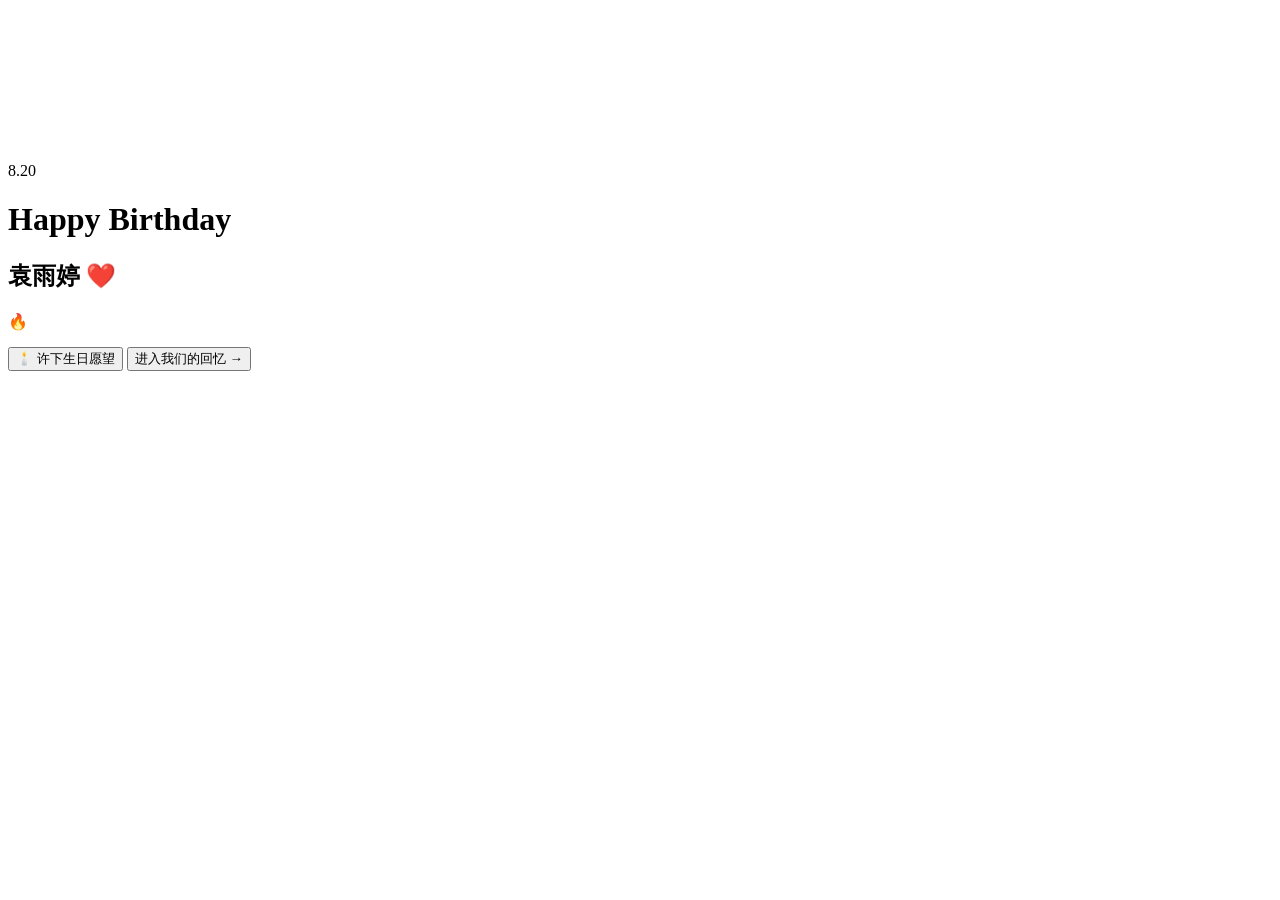
==== birthday.html @ 0ac86838 "Add birthday celebration HTML structure" ====
<!DOCTYPE html>
<html lang="zh-CN">

<head>

<meta charset="UTF-8">

<meta name="viewport" content="width=device-width, initial-scale=1.0">

<title>Happy Birthday · 袁雨婷 ❤️</title>


<link rel="stylesheet" href="css/birthday.css">

</head>


<body>


<!-- 星空背景 -->

<canvas id="birthdayStars"></canvas>



<div class="birthday-container">


    <!-- 日期 -->

    <div class="date">

        8.20

    </div>



    <!-- 标题 -->

    <h1 class="title">

        Happy Birthday

    </h1>



    <!-- 名字 -->

    <h2 class="name">

        袁雨婷 ❤️

    </h2>




    <!-- 蛋糕 -->

    <div class="cake-area">


        <div class="flame" id="flame">

            🔥

        </div>



        <div class="cake">


            <div class="cake-top">

            </div>


            <div class="cake-body">

            </div>


            <div class="cake-bottom">

            </div>


        </div>



    </div>





    <!-- 祝福 -->

    <div class="message">


        <p id="wish"></p>


    </div>






    <!-- 按钮 -->


    <button id="wishBtn">


        🕯️ 许下生日愿望


    </button>



    <button id="nextBtn">


        进入我们的回忆 →


    </button>



</div>





<!-- 音乐 -->

<audio id="birthdayMusic" loop>


    <source src="assets/music/happy-birthday.mp3">


</audio>



<script src="js/birthday.js"></script>


</body>


</html>
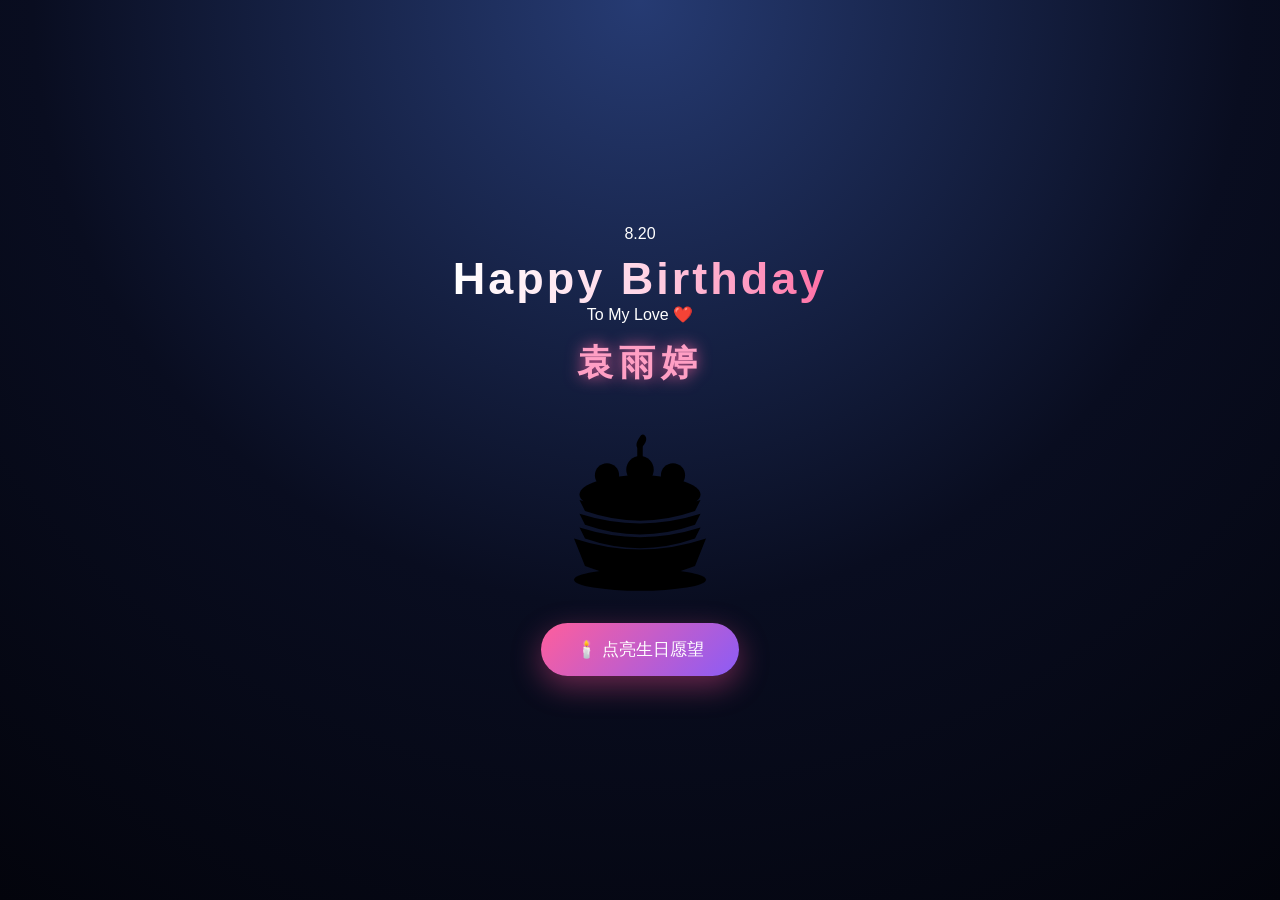
==== commit a0c78bd0: "Refactor birthday.html with new content and structure Updated the birthday HTML page with new elemen" ====
--- a/birthday.html
+++ b/birthday.html
@@ -27,9 +27,10 @@
 <div class="birthday-container">
 
 
+
     <!-- 日期 -->
 
-    <div class="date">
+    <div class="love-date">
 
         8.20
 
@@ -47,50 +48,186 @@
 
 
 
+    <div class="sub-title">
+
+        To My Love ❤️
+
+    </div>
+
+
+
+
     <!-- 名字 -->
 
     <h2 class="name">
 
-        袁雨婷 ❤️
+        袁雨婷
 
     </h2>
 
 
 
 
-    <!-- 蛋糕 -->
+
+    <!-- 法式草莓千层蛋糕 -->
 
     <div class="cake-area">
 
 
-        <div class="flame" id="flame">
-
-            🔥
-
-        </div>
-
-
-
-        <div class="cake">
-
-
-            <div class="cake-top">
-
-            </div>
-
-
-            <div class="cake-body">
-
-            </div>
-
-
-            <div class="cake-bottom">
-
-            </div>
-
-
-        </div>
-
+        <svg class="mille-cake"
+        viewBox="0 0 400 320">
+
+
+            <!-- 阴影 -->
+
+            <ellipse
+            cx="200"
+            cy="285"
+            rx="120"
+            ry="20"
+            class="cake-shadow"/>
+
+
+
+            <!-- 千层蛋糕主体 -->
+
+            <path d="
+            M80 210
+            Q200 250 320 210
+            L300 260
+            Q200 300 100 260
+            Z"
+            class="cake-bottom"/>
+
+
+
+            <!-- 奶油层 -->
+
+            <path d="
+            M90 190
+            Q200 225 310 190
+            L300 210
+            Q200 245 100 210
+            Z"
+            class="cream-layer"/>
+
+
+
+            <path d="
+            M90 165
+            Q200 200 310 165
+            L300 185
+            Q200 220 100 185
+            Z"
+            class="cream-layer pink"/>
+
+
+
+            <path d="
+            M90 140
+            Q200 175 310 140
+            L300 160
+            Q200 195 100 160
+            Z"
+            class="cream-layer"/>
+
+
+
+
+
+            <!-- 顶部奶油 -->
+
+            <ellipse
+            cx="200"
+            cy="130"
+            rx="110"
+            ry="35"
+            class="cake-top"/>
+
+
+
+
+            <!-- 草莓 -->
+
+            <circle
+            cx="140"
+            cy="95"
+            r="22"
+            class="strawberry"/>
+
+
+            <circle
+            cx="200"
+            cy="85"
+            r="25"
+            class="strawberry"/>
+
+
+            <circle
+            cx="260"
+            cy="95"
+            r="22"
+            class="strawberry"/>
+
+
+
+
+
+            <!-- 草莓叶子 -->
+
+            <path
+            d="
+            M200 60
+            l-18 22
+            h36z"
+            class="leaf"/>
+
+
+
+
+
+            <!-- 蜡烛 -->
+
+            <rect
+
+            x="195"
+
+            y="35"
+
+            width="10"
+
+            height="45"
+
+            rx="5"
+
+            class="candle"/>
+
+
+
+
+
+            <!-- 火焰 -->
+
+            <path
+
+            d="
+            M200 25
+            C185 45
+            200 55
+            210 35
+            C215 25
+            205 15
+            200 25"
+
+            class="fire"/>
+
+
+
+        </svg>
+
+
+
+        <div class="cake-glow"></div>
 
 
     </div>
@@ -99,9 +236,11 @@
 
 
 
-    <!-- 祝福 -->
-
-    <div class="message">
+
+
+    <!-- 生日祝福 -->
+
+    <div class="love-card">
 
 
         <p id="wish"></p>
@@ -114,47 +253,53 @@
 
 
 
-    <!-- 按钮 -->
+    <!-- 操作按钮 -->
 
 
     <button id="wishBtn">
 
-
-        🕯️ 许下生日愿望
-
+        🕯️ 点亮生日愿望
 
     </button>
 
 
 
+
     <button id="nextBtn">
 
-
-        进入我们的回忆 →
-
+        查看我们的回忆 ❤️
 
     </button>
 
 
 
+
 </div>
 
 
 
 
 
-<!-- 音乐 -->
+
+
+<!-- 背景音乐 -->
+
 
 <audio id="birthdayMusic" loop>
 
 
-    <source src="assets/music/happy-birthday.mp3">
+    <source 
+    src="music/happy-birthday.mp3"
+    type="audio/mpeg">
 
 
 </audio>
 
 
 
+
+
+
 <script src="js/birthday.js"></script>
 
 
--- a/css/birthday.css
+++ b/css/birthday.css
@@ -0,0 +1,729 @@
+/*
+=================================
+
+ Happy Birthday · 袁雨婷 ❤️
+
+ birthday.css
+
+ 第二幕生日页面样式
+
+=================================
+*/
+
+
+*{
+    margin:0;
+    padding:0;
+    box-sizing:border-box;
+}
+
+
+body{
+
+    width:100%;
+    height:100vh;
+
+    overflow:hidden;
+
+    font-family:
+    "Microsoft YaHei",
+    sans-serif;
+
+    color:white;
+
+
+    background:
+
+    radial-gradient(
+        circle at top,
+        #263b73,
+        #090d20 55%,
+        #03040c
+    );
+
+}
+
+
+
+/* 星空 */
+
+#birthdayStars{
+
+    position:fixed;
+
+    inset:0;
+
+    width:100%;
+
+    height:100%;
+
+    z-index:0;
+
+}
+
+
+
+/* 主容器 */
+
+
+.birthday-container{
+
+
+    position:relative;
+
+    z-index:2;
+
+
+    width:100%;
+
+    height:100%;
+
+
+    display:flex;
+
+    flex-direction:column;
+
+    justify-content:center;
+
+    align-items:center;
+
+
+    text-align:center;
+
+
+    padding:20px;
+
+
+}
+
+
+
+
+
+/* 日期 */
+
+
+.date{
+
+
+    font-size:70px;
+
+    font-weight:700;
+
+
+    letter-spacing:8px;
+
+
+    color:#fff;
+
+
+    text-shadow:
+
+    0 0 20px rgba(255,255,255,.8);
+
+
+    animation:
+
+    dateShow 2s ease;
+
+
+}
+
+
+
+
+
+/* Happy Birthday */
+
+
+.title{
+
+
+    margin-top:10px;
+
+
+    font-size:45px;
+
+
+    letter-spacing:3px;
+
+
+    font-weight:700;
+
+
+    background:
+
+    linear-gradient(
+        90deg,
+        #fff,
+        #ffd6e7,
+        #ff6fa5
+    );
+
+
+    -webkit-background-clip:text;
+
+    color:transparent;
+
+
+
+    animation:
+
+    titleShow 2s ease .5s backwards;
+
+
+}
+
+
+
+
+
+/* 名字 */
+
+
+.name{
+
+
+    margin-top:15px;
+
+
+    font-size:36px;
+
+
+    letter-spacing:6px;
+
+
+    color:#ff9fc4;
+
+
+    text-shadow:
+
+    0 0 15px rgba(255,100,160,.8);
+
+
+
+    animation:
+
+    nameShow 2s ease 1s backwards;
+
+
+}
+
+
+
+
+
+
+/* =======================
+   蛋糕区域
+======================= */
+
+
+.cake-area{
+
+
+    margin-top:35px;
+
+
+    position:relative;
+
+
+    width:220px;
+
+
+    height:180px;
+
+
+}
+
+
+
+
+
+
+/* 火焰 */
+
+
+.flame{
+
+
+    position:absolute;
+
+
+    top:-35px;
+
+
+    left:50%;
+
+
+    transform:translateX(-50%);
+
+
+    font-size:45px;
+
+
+    animation:
+
+
+    flameMove .8s infinite alternate;
+
+
+}
+
+
+
+
+/* 蛋糕主体 */
+
+
+.cake{
+
+
+    position:absolute;
+
+
+    bottom:0;
+
+
+    width:100%;
+
+
+}
+
+
+
+
+
+.cake-top{
+
+
+    width:120px;
+
+    height:35px;
+
+
+    background:
+
+    linear-gradient(
+    #ffd1dc,
+    #ff8fb3
+    );
+
+
+    border-radius:50%;
+
+
+    margin:auto;
+
+
+}
+
+
+
+
+
+.cake-body{
+
+
+    width:150px;
+
+
+    height:55px;
+
+
+    margin:auto;
+
+
+    background:
+
+    linear-gradient(
+    #ff9fc4,
+    #ff4f8b
+    );
+
+
+    border-radius:
+
+    10px 10px 20px 20px;
+
+
+    box-shadow:
+
+    0 10px 30px rgba(255,80,140,.5);
+
+
+}
+
+
+
+
+
+.cake-bottom{
+
+
+    width:180px;
+
+
+    height:45px;
+
+
+    margin:auto;
+
+
+    background:
+
+    linear-gradient(
+    #ffe0ea,
+    #ff7da8
+    );
+
+
+    border-radius:
+
+    10px 10px 30px 30px;
+
+
+}
+
+
+
+
+
+
+
+/* 祝福区域 */
+
+
+.message{
+
+
+    margin-top:25px;
+
+
+    width:90%;
+
+    max-width:600px;
+
+
+    min-height:90px;
+
+
+    padding:20px;
+
+
+    border-radius:25px;
+
+
+    background:
+
+    rgba(255,255,255,.08);
+
+
+    backdrop-filter:
+
+    blur(15px);
+
+
+    border:
+
+    1px solid rgba(255,255,255,.15);
+
+
+
+    box-shadow:
+
+    0 10px 30px rgba(0,0,0,.3);
+
+
+}
+
+
+
+
+#wish{
+
+
+    font-size:18px;
+
+
+    line-height:35px;
+
+
+    color:#fff;
+
+
+}
+
+
+
+
+
+/* 按钮 */
+
+
+button{
+
+
+    margin-top:20px;
+
+
+    padding:
+
+    15px 35px;
+
+
+    border:none;
+
+
+    border-radius:50px;
+
+
+    font-size:17px;
+
+
+    color:white;
+
+
+    cursor:pointer;
+
+
+    background:
+
+
+    linear-gradient(
+    135deg,
+    #ff5e9c,
+    #8b5cf6
+    );
+
+
+    box-shadow:
+
+    0 10px 30px rgba(255,80,150,.4);
+
+
+
+    transition:.3s;
+
+
+}
+
+
+
+button:hover{
+
+
+    transform:
+
+    scale(1.08);
+
+
+}
+
+
+
+
+
+#nextBtn{
+
+
+    display:none;
+
+}
+
+
+
+
+
+
+
+/* ======================
+   动画
+====================== */
+
+
+@keyframes flameMove{
+
+
+    from{
+
+        transform:
+
+        translateX(-50%)
+
+        rotate(-8deg)
+
+        scale(1);
+
+    }
+
+
+    to{
+
+        transform:
+
+        translateX(-50%)
+
+        rotate(8deg)
+
+        scale(1.15);
+
+    }
+
+}
+
+
+
+
+@keyframes dateShow{
+
+
+    from{
+
+        opacity:0;
+
+        transform:
+
+        translateY(-50px);
+
+    }
+
+
+    to{
+
+        opacity:1;
+
+        transform:
+
+        translateY(0);
+
+    }
+
+}
+
+
+
+
+
+@keyframes titleShow{
+
+
+    from{
+
+        opacity:0;
+
+        transform:
+
+        scale(.7);
+
+    }
+
+
+    to{
+
+        opacity:1;
+
+        transform:
+
+        scale(1);
+
+    }
+
+}
+
+
+
+
+
+@keyframes nameShow{
+
+
+    from{
+
+        opacity:0;
+
+        letter-spacing:20px;
+
+    }
+
+
+    to{
+
+        opacity:1;
+
+        letter-spacing:6px;
+
+    }
+
+}
+
+
+
+
+
+
+
+
+/* 手机适配 */
+
+
+@media(max-width:768px){
+
+
+
+.date{
+
+    font-size:55px;
+
+}
+
+
+
+.title{
+
+    font-size:32px;
+
+}
+
+
+
+.name{
+
+    font-size:28px;
+
+}
+
+
+
+.cake-area{
+
+    transform:scale(.85);
+
+}
+
+
+
+.message{
+
+    padding:15px;
+
+}
+
+
+
+#wish{
+
+    font-size:16px;
+
+}
+
+
+button{
+
+    width:85%;
+
+}
+
+
+
+}
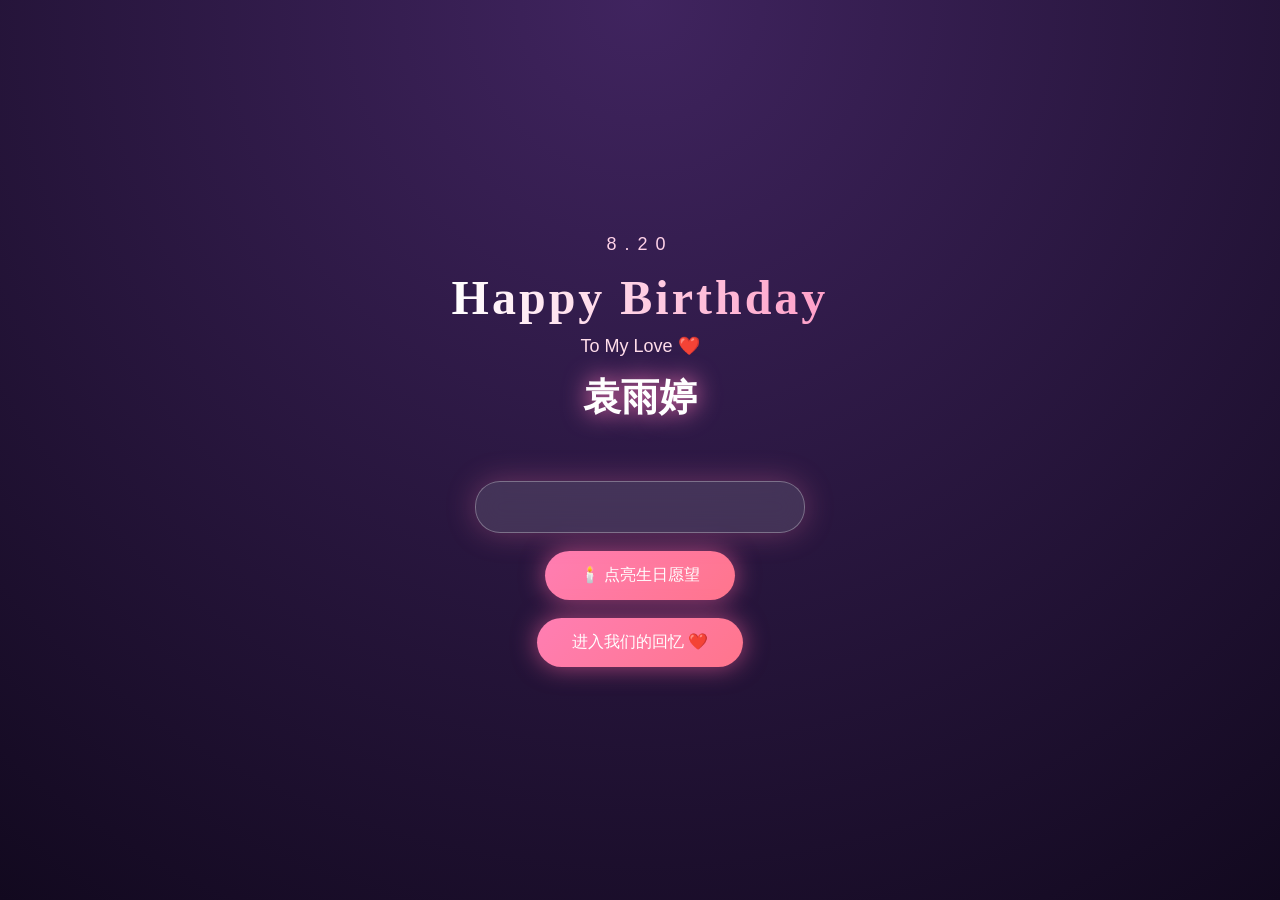
==== commit aac2e435: "Refactor birthday.html for improved structure" ====
--- a/birthday.html
+++ b/birthday.html
@@ -5,21 +5,20 @@
 
 <meta charset="UTF-8">
 
-<meta name="viewport" content="width=device-width, initial-scale=1.0">
+<meta name="viewport" content="width=device-width,initial-scale=1.0">
 
 <title>Happy Birthday · 袁雨婷 ❤️</title>
 
 
 <link rel="stylesheet" href="css/birthday.css">
 
+
 </head>
 
 
 <body>
 
 
-<!-- 星空背景 -->
-
 <canvas id="birthdayStars"></canvas>
 
 
@@ -28,269 +27,268 @@
 
 
 
-    <!-- 日期 -->
-
-    <div class="love-date">
-
-        8.20
-
-    </div>
-
-
-
-    <!-- 标题 -->
-
-    <h1 class="title">
-
-        Happy Birthday
-
-    </h1>
-
-
-
-    <div class="sub-title">
-
-        To My Love ❤️
-
-    </div>
-
-
-
-
-    <!-- 名字 -->
-
-    <h2 class="name">
-
-        袁雨婷
-
-    </h2>
-
-
-
-
-
-    <!-- 法式草莓千层蛋糕 -->
-
-    <div class="cake-area">
-
-
-        <svg class="mille-cake"
-        viewBox="0 0 400 320">
-
-
-            <!-- 阴影 -->
-
-            <ellipse
-            cx="200"
-            cy="285"
-            rx="120"
-            ry="20"
-            class="cake-shadow"/>
-
-
-
-            <!-- 千层蛋糕主体 -->
-
-            <path d="
-            M80 210
-            Q200 250 320 210
-            L300 260
-            Q200 300 100 260
-            Z"
-            class="cake-bottom"/>
-
-
-
-            <!-- 奶油层 -->
-
-            <path d="
-            M90 190
-            Q200 225 310 190
-            L300 210
-            Q200 245 100 210
-            Z"
-            class="cream-layer"/>
-
-
-
-            <path d="
-            M90 165
-            Q200 200 310 165
-            L300 185
-            Q200 220 100 185
-            Z"
-            class="cream-layer pink"/>
-
-
-
-            <path d="
-            M90 140
-            Q200 175 310 140
-            L300 160
-            Q200 195 100 160
-            Z"
-            class="cream-layer"/>
-
-
-
-
-
-            <!-- 顶部奶油 -->
-
-            <ellipse
-            cx="200"
-            cy="130"
-            rx="110"
-            ry="35"
-            class="cake-top"/>
-
-
-
-
-            <!-- 草莓 -->
-
-            <circle
-            cx="140"
-            cy="95"
-            r="22"
-            class="strawberry"/>
-
-
-            <circle
-            cx="200"
-            cy="85"
-            r="25"
-            class="strawberry"/>
-
-
-            <circle
-            cx="260"
-            cy="95"
-            r="22"
-            class="strawberry"/>
-
-
-
-
-
-            <!-- 草莓叶子 -->
-
-            <path
-            d="
-            M200 60
-            l-18 22
-            h36z"
-            class="leaf"/>
-
-
-
-
-
-            <!-- 蜡烛 -->
-
-            <rect
-
-            x="195"
-
-            y="35"
-
-            width="10"
-
-            height="45"
-
-            rx="5"
-
-            class="candle"/>
-
-
-
-
-
-            <!-- 火焰 -->
-
-            <path
-
-            d="
-            M200 25
-            C185 45
-            200 55
-            210 35
-            C215 25
-            205 15
-            200 25"
-
-            class="fire"/>
-
-
-
-        </svg>
-
-
-
-        <div class="cake-glow"></div>
-
-
-    </div>
-
-
-
-
-
-
-
-    <!-- 生日祝福 -->
-
-    <div class="love-card">
-
-
-        <p id="wish"></p>
-
-
-    </div>
-
-
-
-
-
-
-    <!-- 操作按钮 -->
-
-
-    <button id="wishBtn">
-
-        🕯️ 点亮生日愿望
-
-    </button>
-
-
-
-
-    <button id="nextBtn">
-
-        查看我们的回忆 ❤️
-
-    </button>
-
-
-
-
-</div>
-
-
-
-
-
-
-
-<!-- 背景音乐 -->
+<div class="love-date">
+8.20
+</div>
+
+
+
+
+<h1 class="title">
+Happy Birthday
+</h1>
+
+
+
+<div class="sub-title">
+To My Love ❤️
+</div>
+
+
+
+<h2 class="name">
+袁雨婷
+</h2>
+
+
+
+
+
+<!-- 粉色草莓千层蛋糕 -->
+
+<div class="cake-area">
+
+
+<svg class="pink-cake"
+viewBox="0 0 400 320">
+
+
+<!-- 阴影 -->
+
+<ellipse
+cx="200"
+cy="280"
+rx="120"
+ry="25"
+class="cake-shadow"/>
+
+
+
+<!-- 蛋糕主体 -->
+
+<path
+d="
+M80 190
+Q200 240 320 190
+L300 255
+Q200 290 100 255
+Z"
+class="pink-body"/>
+
+
+
+
+
+<!-- 千层奶油 -->
+
+<path
+d="
+M95 180
+Q200 215 305 180"
+class="cream-line"/>
+
+
+<path
+d="
+M100 150
+Q200 190 300 150"
+class="cream-line"/>
+
+
+<path
+d="
+M105 120
+Q200 165 295 120"
+class="cream-line"/>
+
+
+
+
+
+<!-- 顶部奶油 -->
+
+<ellipse
+cx="200"
+cy="110"
+rx="105"
+ry="35"
+class="pink-top"/>
+
+
+
+
+
+<!-- 奶油纹路 -->
+
+<path
+d="
+M110 110
+Q140 140 170 110
+Q200 140 230 110
+Q260 140 290 110"
+class="cream-wave"/>
+
+
+
+
+
+
+<!-- 草莓 -->
+
+<circle
+cx="140"
+cy="75"
+r="22"
+class="berry"/>
+
+
+<circle
+cx="200"
+cy="65"
+r="25"
+class="berry"/>
+
+
+<circle
+cx="260"
+cy="75"
+r="22"
+class="berry"/>
+
+
+
+
+
+<!-- 珍珠装饰 -->
+
+
+<circle
+cx="130"
+cy="130"
+r="5"
+class="pearl"/>
+
+
+<circle
+cx="160"
+cy="145"
+r="5"
+class="pearl"/>
+
+
+<circle
+cx="240"
+cy="145"
+r="5"
+class="pearl"/>
+
+
+<circle
+cx="270"
+cy="130"
+r="5"
+class="pearl"/>
+
+
+
+
+
+<!-- 蜡烛 -->
+
+
+<rect
+x="195"
+y="25"
+width="10"
+height="45"
+rx="5"
+class="gold-candle"/>
+
+
+
+
+
+<!-- 火焰 -->
+
+
+<path
+d="
+M200 15
+C180 40
+205 55
+215 30
+C215 20
+205 10
+200 15"
+class="pink-fire"/>
+
+
+
+</svg>
+
+
+
+<div class="pink-glow"></div>
+
+
+</div>
+
+
+
+
+
+
+<!-- 祝福 -->
+
+<div class="love-card">
+
+<p id="wish"></p>
+
+</div>
+
+
+
+
+
+<button id="wishBtn">
+
+🕯️ 点亮生日愿望
+
+</button>
+
+
+
+
+<button id="nextBtn">
+
+进入我们的回忆 ❤️
+
+</button>
+
+
+
+
+</div>
+
+
+
 
 
 <audio id="birthdayMusic" loop>
 
 
-    <source 
-    src="music/happy-birthday.mp3"
-    type="audio/mpeg">
+<source src="music/happy-birthday.mp3"
+type="audio/mpeg">
 
 
 </audio>
@@ -299,7 +297,6 @@
 
 
 
-
 <script src="js/birthday.js"></script>
 
 
--- a/css/birthday.css
+++ b/css/birthday.css
@@ -1,665 +1,567 @@
-/*
-=================================
-
- Happy Birthday · 袁雨婷 ❤️
-
- birthday.css
-
- 第二幕生日页面样式
-
-=================================
-*/
-
-
 *{
-    margin:0;
-    padding:0;
-    box-sizing:border-box;
-}
+
+margin:0;
+
+padding:0;
+
+box-sizing:border-box;
+
+}
+
 
 
 body{
 
-    width:100%;
-    height:100vh;
-
-    overflow:hidden;
-
-    font-family:
-    "Microsoft YaHei",
-    sans-serif;
-
-    color:white;
-
-
-    background:
-
-    radial-gradient(
-        circle at top,
-        #263b73,
-        #090d20 55%,
-        #03040c
-    );
-
-}
-
-
-
-/* 星空 */
+
+min-height:100vh;
+
+
+overflow:hidden;
+
+
+background:
+
+radial-gradient(
+circle at top,
+#40245f,
+#12091f
+);
+
+
+font-family:
+
+"Microsoft YaHei",
+sans-serif;
+
+
+color:white;
+
+
+}
+
+
+
 
 #birthdayStars{
 
-    position:fixed;
-
-    inset:0;
-
-    width:100%;
-
-    height:100%;
-
-    z-index:0;
-
-}
-
-
-
-/* 主容器 */
+
+position:fixed;
+
+left:0;
+
+top:0;
+
+width:100%;
+
+height:100%;
+
+
+z-index:-1;
+
+
+}
+
+
+
+
+
 
 
 .birthday-container{
 
 
-    position:relative;
-
-    z-index:2;
-
-
-    width:100%;
-
-    height:100%;
-
-
-    display:flex;
-
-    flex-direction:column;
-
-    justify-content:center;
-
-    align-items:center;
-
-
-    text-align:center;
-
-
-    padding:20px;
-
-
-}
-
-
-
-
-
-/* 日期 */
-
-
-.date{
-
-
-    font-size:70px;
-
-    font-weight:700;
-
-
-    letter-spacing:8px;
-
-
-    color:#fff;
-
-
-    text-shadow:
-
-    0 0 20px rgba(255,255,255,.8);
-
-
-    animation:
-
-    dateShow 2s ease;
-
-
-}
-
-
-
-
-
-/* Happy Birthday */
+height:100vh;
+
+
+display:flex;
+
+
+flex-direction:column;
+
+
+justify-content:center;
+
+
+align-items:center;
+
+
+text-align:center;
+
+
+padding:20px;
+
+
+}
+
+
+
+
+
+
+.love-date{
+
+
+font-size:18px;
+
+
+letter-spacing:8px;
+
+
+color:#ffd2e8;
+
+
+}
+
+
 
 
 .title{
 
 
-    margin-top:10px;
-
-
-    font-size:45px;
-
-
-    letter-spacing:3px;
-
-
-    font-weight:700;
-
-
-    background:
-
-    linear-gradient(
-        90deg,
-        #fff,
-        #ffd6e7,
-        #ff6fa5
-    );
-
-
-    -webkit-background-clip:text;
-
-    color:transparent;
-
-
-
-    animation:
-
-    titleShow 2s ease .5s backwards;
-
-
-}
-
-
-
-
-
-/* 名字 */
+margin-top:15px;
+
+
+font-size:48px;
+
+
+font-family:
+"Times New Roman";
+
+
+letter-spacing:3px;
+
+
+background:
+
+linear-gradient(
+90deg,
+#fff,
+#ff9fc8
+);
+
+
+-webkit-background-clip:text;
+
+
+color:transparent;
+
+
+}
+
+
+
+
+
+.sub-title{
+
+
+margin-top:10px;
+
+
+font-size:18px;
+
+
+color:#ffddea;
+
+
+}
+
+
+
 
 
 .name{
 
 
-    margin-top:15px;
-
-
-    font-size:36px;
-
-
-    letter-spacing:6px;
-
-
-    color:#ff9fc4;
-
-
-    text-shadow:
-
-    0 0 15px rgba(255,100,160,.8);
-
-
-
-    animation:
-
-    nameShow 2s ease 1s backwards;
-
-
-}
-
-
-
-
-
-
-/* =======================
-   蛋糕区域
-======================= */
+margin-top:15px;
+
+
+font-size:38px;
+
+
+text-shadow:
+
+0 0 25px #ff79b7;
+
+
+}
+
+
+
+
+
+
+
+
+/* =====蛋糕===== */
 
 
 .cake-area{
 
 
-    margin-top:35px;
-
-
-    position:relative;
-
-
-    width:220px;
-
-
-    height:180px;
-
-
-}
-
-
-
-
-
-
-/* 火焰 */
-
-
-.flame{
-
-
-    position:absolute;
-
-
-    top:-35px;
-
-
-    left:50%;
-
-
-    transform:translateX(-50%);
-
-
-    font-size:45px;
-
-
-    animation:
-
-
-    flameMove .8s infinite alternate;
-
-
-}
-
-
-
-
-/* 蛋糕主体 */
-
-
-.cake{
-
-
-    position:absolute;
-
-
-    bottom:0;
-
-
-    width:100%;
-
-
-}
-
+margin:20px;
+
+
+position:relative;
+
+
+}
+
+
+
+.mille-cake{
+
+
+width:300px;
+
+
+filter:
+
+drop-shadow(
+0 20px 25px
+rgba(255,120,160,.5)
+);
+
+
+animation:
+
+cakeFloat 4s infinite ease-in-out;
+
+
+}
+
+
+
+
+
+.cake-shadow{
+
+fill:
+
+rgba(0,0,0,.25);
+
+}
+
+
+
+
+
+.cake-bottom{
+
+fill:#e9b07c;
+
+}
+
+
+
+
+
+.cream-layer{
+
+fill:#fff4ed;
+
+}
+
+
+
+
+
+.cream-layer.pink{
+
+fill:#ffd3df;
+
+}
 
 
 
 
 .cake-top{
 
-
-    width:120px;
-
-    height:35px;
-
-
-    background:
-
-    linear-gradient(
-    #ffd1dc,
-    #ff8fb3
-    );
-
-
-    border-radius:50%;
-
-
-    margin:auto;
-
-
-}
-
-
-
-
-
-.cake-body{
-
-
-    width:150px;
-
-
-    height:55px;
-
-
-    margin:auto;
-
-
-    background:
-
-    linear-gradient(
-    #ff9fc4,
-    #ff4f8b
-    );
-
-
-    border-radius:
-
-    10px 10px 20px 20px;
-
-
-    box-shadow:
-
-    0 10px 30px rgba(255,80,140,.5);
-
-
-}
-
-
-
-
-
-.cake-bottom{
-
-
-    width:180px;
-
-
-    height:45px;
-
-
-    margin:auto;
-
-
-    background:
-
-    linear-gradient(
-    #ffe0ea,
-    #ff7da8
-    );
-
-
-    border-radius:
-
-    10px 10px 30px 30px;
-
-
-}
-
-
-
-
-
-
-
-/* 祝福区域 */
-
-
-.message{
-
-
-    margin-top:25px;
-
-
-    width:90%;
-
-    max-width:600px;
-
-
-    min-height:90px;
-
-
-    padding:20px;
-
-
-    border-radius:25px;
-
-
-    background:
-
-    rgba(255,255,255,.08);
-
-
-    backdrop-filter:
-
-    blur(15px);
-
-
-    border:
-
-    1px solid rgba(255,255,255,.15);
-
-
-
-    box-shadow:
-
-    0 10px 30px rgba(0,0,0,.3);
-
-
-}
-
-
-
-
-#wish{
-
-
-    font-size:18px;
-
-
-    line-height:35px;
-
-
-    color:#fff;
-
-
-}
-
-
-
-
-
-/* 按钮 */
+fill:#fff8fa;
+
+}
+
+
+
+
+
+.strawberry{
+
+fill:#ff5477;
+
+}
+
+
+
+.leaf{
+
+fill:#55aa55;
+
+}
+
+
+
+.candle{
+
+fill:#ffd76a;
+
+}
+
+
+
+
+.fire{
+
+
+fill:#ff9b3d;
+
+
+animation:
+
+fire 0.8s infinite alternate;
+
+
+}
+
+
+
+
+
+
+.cake-glow{
+
+
+position:absolute;
+
+
+width:260px;
+
+height:100px;
+
+
+bottom:0;
+
+
+background:
+
+rgba(255,130,180,.4);
+
+
+
+filter:
+
+blur(40px);
+
+
+
+z-index:-1;
+
+
+}
+
+
+
+
+
+@keyframes cakeFloat{
+
+
+0%,100%{
+
+transform:translateY(0);
+
+}
+
+
+50%{
+
+transform:translateY(-15px);
+
+}
+
+
+}
+
+
+
+@keyframes fire{
+
+
+from{
+
+transform:scale(1);
+
+}
+
+
+to{
+
+transform:scale(1.2);
+
+}
+
+
+}
+
+
+
+
+
+
+
+
+/* =====祝福卡片===== */
+
+
+.love-card{
+
+
+width:330px;
+
+
+max-width:90%;
+
+
+padding:25px;
+
+
+border-radius:25px;
+
+
+background:
+
+rgba(255,255,255,.12);
+
+
+backdrop-filter:
+
+blur(12px);
+
+
+border:
+
+1px solid
+rgba(255,255,255,.3);
+
+
+
+box-shadow:
+
+0 0 30px
+rgba(255,120,170,.3);
+
+
+
+line-height:2;
+
+
+font-size:16px;
+
+
+
+}
+
+
+
+
+
+
 
 
 button{
 
 
-    margin-top:20px;
-
-
-    padding:
-
-    15px 35px;
-
-
-    border:none;
-
-
-    border-radius:50px;
-
-
-    font-size:17px;
-
-
-    color:white;
-
-
-    cursor:pointer;
-
-
-    background:
-
-
-    linear-gradient(
-    135deg,
-    #ff5e9c,
-    #8b5cf6
-    );
-
-
-    box-shadow:
-
-    0 10px 30px rgba(255,80,150,.4);
-
-
-
-    transition:.3s;
-
-
-}
+margin-top:18px;
+
+
+padding:
+
+14px 35px;
+
+
+
+border:none;
+
+
+border-radius:40px;
+
+
+background:
+
+linear-gradient(
+135deg,
+#ff7eb3,
+#ff758c
+);
+
+
+
+color:white;
+
+
+font-size:16px;
+
+
+
+box-shadow:
+
+0 0 25px
+rgba(255,100,160,.6);
+
+
+
+transition:.3s;
+
+
+}
+
+
 
 
 
 button:hover{
 
 
-    transform:
-
-    scale(1.08);
-
-
-}
-
-
-
-
-
-#nextBtn{
-
-
-    display:none;
-
-}
-
-
-
-
-
-
-
-/* ======================
-   动画
-====================== */
-
-
-@keyframes flameMove{
-
-
-    from{
-
-        transform:
-
-        translateX(-50%)
-
-        rotate(-8deg)
-
-        scale(1);
-
-    }
-
-
-    to{
-
-        transform:
-
-        translateX(-50%)
-
-        rotate(8deg)
-
-        scale(1.15);
-
-    }
-
-}
-
-
-
-
-@keyframes dateShow{
-
-
-    from{
-
-        opacity:0;
-
-        transform:
-
-        translateY(-50px);
-
-    }
-
-
-    to{
-
-        opacity:1;
-
-        transform:
-
-        translateY(0);
-
-    }
-
-}
-
-
-
-
-
-@keyframes titleShow{
-
-
-    from{
-
-        opacity:0;
-
-        transform:
-
-        scale(.7);
-
-    }
-
-
-    to{
-
-        opacity:1;
-
-        transform:
-
-        scale(1);
-
-    }
-
-}
-
-
-
-
-
-@keyframes nameShow{
-
-
-    from{
-
-        opacity:0;
-
-        letter-spacing:20px;
-
-    }
-
-
-    to{
-
-        opacity:1;
-
-        letter-spacing:6px;
-
-    }
-
-}
-
-
-
-
+transform:
+
+scale(1.08);
+
+
+}
+
+
+
+
+
+
+
+@keyframes showWish{
+
+
+from{
+
+opacity:0;
+
+transform:
+translateY(30px);
+
+
+}
+
+
+to{
+
+opacity:1;
+
+
+transform:
+translateY(0);
+
+
+}
+
+
+}
 
 
 
@@ -667,21 +569,15 @@
 /* 手机适配 */
 
 
-@media(max-width:768px){
-
-
-
-.date{
-
-    font-size:55px;
-
-}
+@media(max-width:500px){
 
 
 
 .title{
 
-    font-size:32px;
+
+font-size:38px;
+
 
 }
 
@@ -689,41 +585,31 @@
 
 .name{
 
-    font-size:28px;
-
-}
-
-
-
-.cake-area{
-
-    transform:scale(.85);
-
-}
-
-
-
-.message{
-
-    padding:15px;
-
-}
-
-
-
-#wish{
-
-    font-size:16px;
-
-}
-
-
-button{
-
-    width:85%;
-
-}
-
-
-
-}
+
+font-size:30px;
+
+
+}
+
+
+
+.mille-cake{
+
+
+width:260px;
+
+
+}
+
+
+.love-card{
+
+
+font-size:14px;
+
+
+}
+
+
+
+}
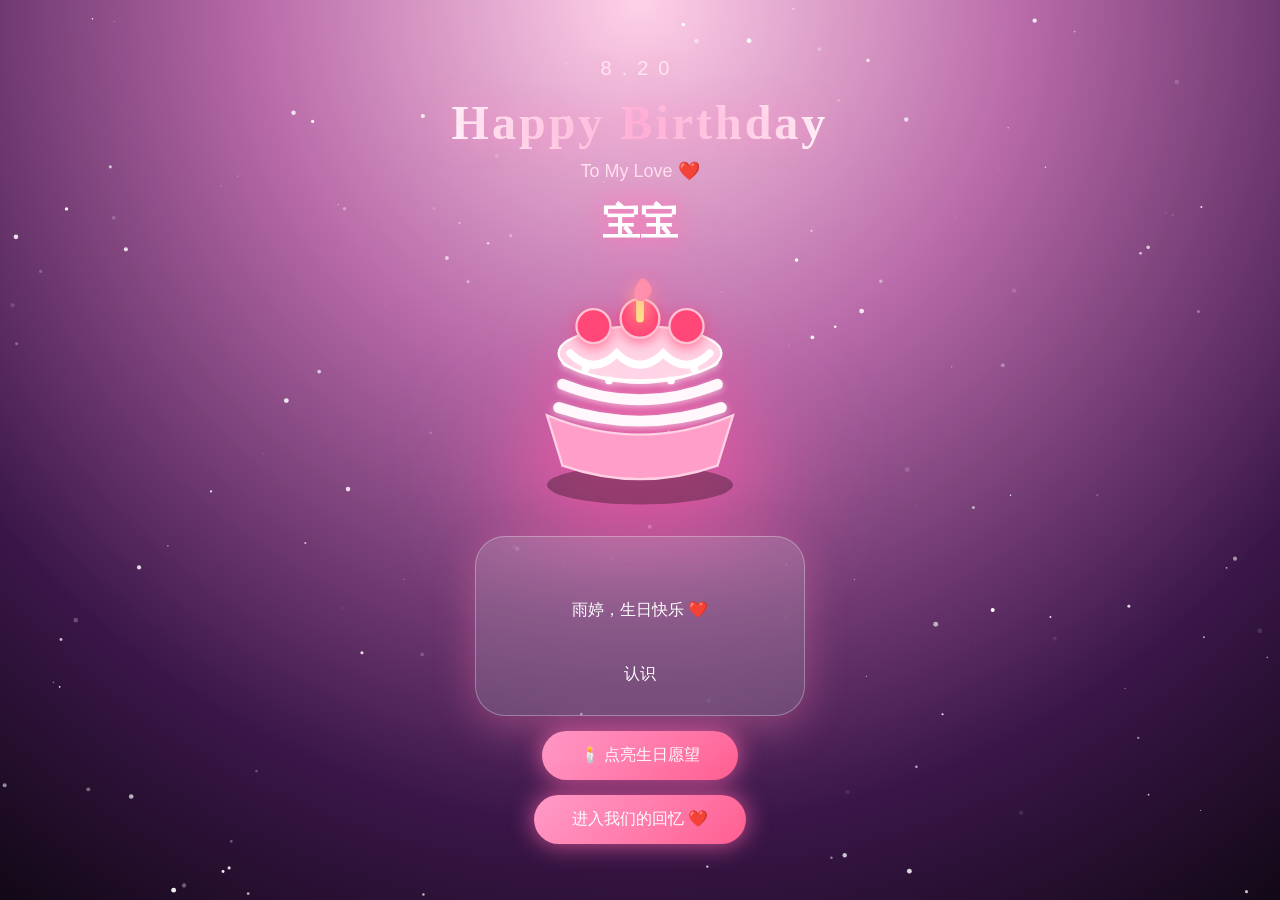
==== commit 535925d6: "Update birthday title and name" ====
--- a/birthday.html
+++ b/birthday.html
@@ -7,7 +7,7 @@
 
 <meta name="viewport" content="width=device-width,initial-scale=1.0">
 
-<title>Happy Birthday · 袁雨婷 ❤️</title>
+<title>Happy Birthday · 宝宝 ❤️</title>
 
 
 <link rel="stylesheet" href="css/birthday.css">
@@ -47,7 +47,7 @@
 
 
 <h2 class="name">
-袁雨婷
+宝宝
 </h2>
 
 
--- a/css/birthday.css
+++ b/css/birthday.css
@@ -1,3 +1,11 @@
+/* =================================
+   袁雨婷生日祝福网页
+   粉色恋爱主题 birthday.css
+================================= */
+
+
+/* 全局 */
+
 *{
 
 margin:0;
@@ -13,603 +21,1053 @@
 body{
 
 
-min-height:100vh;
+width:100%;
+
+height:100vh;
 
 
 overflow:hidden;
+
+
+
+font-family:
+
+"Microsoft YaHei",
+"PingFang SC",
+sans-serif;
+
+
+
+color:white;
+
 
 
 background:
 
 radial-gradient(
 circle at top,
-#40245f,
-#12091f
+#ffd1e8 0%,
+#b86aa8 35%,
+#3a1648 75%,
+#120816 100%
 );
 
 
+
+}
+
+
+
+/* ===============================
+   星空背景
+================================ */
+
+
+#birthdayStars{
+
+
+position:fixed;
+
+
+left:0;
+
+top:0;
+
+
+width:100%;
+
+height:100%;
+
+
+z-index:-1;
+
+
+}
+
+
+
+
+
+/* ===============================
+   主容器
+================================ */
+
+
+.birthday-container{
+
+
+height:100vh;
+
+
+display:flex;
+
+
+flex-direction:column;
+
+
+align-items:center;
+
+
+justify-content:center;
+
+
+
+text-align:center;
+
+
+
+padding:20px;
+
+
+
+}
+
+
+
+
+
+
+/* 日期 */
+
+
+.love-date{
+
+
+font-size:20px;
+
+
+letter-spacing:10px;
+
+
+
+color:#ffe5f1;
+
+
+
+text-shadow:
+
+0 0 15px
+#ff9ec7;
+
+
+
+}
+
+
+
+
+
+/* 主标题 */
+
+
+.title{
+
+
+margin-top:15px;
+
+
+
+font-size:48px;
+
+
+
 font-family:
 
-"Microsoft YaHei",
-sans-serif;
+"Times New Roman",
+serif;
+
+
+
+letter-spacing:3px;
+
+
+
+
+background:
+
+linear-gradient(
+
+90deg,
+
+#ffffff,
+
+#ffb6d9,
+
+#ffffff
+
+);
+
+
+
+-webkit-background-clip:text;
+
+
+color:transparent;
+
+
+
+
+text-shadow:
+
+
+0 0 30px
+rgba(255,150,200,.8);
+
+
+
+animation:
+
+titleShow 1.5s;
+
+
+
+}
+
+
+
+
+
+.sub-title{
+
+
+margin-top:10px;
+
+
+font-size:18px;
+
+
+color:#ffe3ef;
+
+
+
+}
+
+
+
+
+.name{
+
+
+margin-top:15px;
+
+
+font-size:38px;
+
+
+
+font-weight:bold;
+
+
+
+color:#fff;
+
+
+
+text-shadow:
+
+
+0 0 20px
+#ff79b8,
+
+
+0 0 50px
+#ff79b8;
+
+
+
+}
+
+
+
+
+
+/* ===============================
+   粉色草莓千层蛋糕
+================================ */
+
+
+.cake-area{
+
+
+position:relative;
+
+
+
+margin:20px 0;
+
+
+
+display:flex;
+
+
+justify-content:center;
+
+
+align-items:center;
+
+
+
+}
+
+
+
+
+
+
+.pink-cake{
+
+
+width:310px;
+
+
+
+filter:
+
+
+drop-shadow(
+
+0 25px 35px
+
+rgba(255,80,160,.6)
+
+);
+
+
+
+animation:
+
+
+cakeFloat 4s infinite ease-in-out;
+
+
+
+}
+
+
+
+
+
+/* 蛋糕阴影 */
+
+
+.cake-shadow{
+
+
+fill:
+
+rgba(0,0,0,.3);
+
+
+
+}
+
+
+
+
+
+/* 粉色蛋糕主体 */
+
+
+.pink-body{
+
+
+fill:#ff9fc9;
+
+
+stroke:
+
+#ffd1e5;
+
+
+stroke-width:3;
+
+
+
+}
+
+
+
+
+
+/* 奶油夹层 */
+
+
+.cream-line{
+
+
+fill:none;
+
+
+
+stroke:
+
+#fff7fb;
+
+
+
+stroke-width:14;
+
+
+
+stroke-linecap:
+
+round;
+
+
+
+filter:
+
+drop-shadow(
+
+0 3px 5px
+
+rgba(255,255,255,.5)
+
+);
+
+
+
+}
+
+
+
+
+
+
+
+/* 顶层粉色奶油 */
+
+
+.pink-top{
+
+
+fill:
+
+#ffd4e6;
+
+
+
+stroke:
+
+white;
+
+
+
+stroke-width:3;
+
+
+
+}
+
+
+
+
+
+
+/* 奶油波纹 */
+
+
+.cream-wave{
+
+
+fill:none;
+
+
+
+stroke:white;
+
+
+
+stroke-width:10;
+
+
+
+stroke-linecap:round;
+
+
+
+}
+
+
+
+
+
+/* 草莓 */
+
+
+.berry{
+
+
+fill:
+
+#ff4778;
+
+
+
+stroke:
+
+#ffc1d3;
+
+
+
+stroke-width:3;
+
+
+
+filter:
+
+
+drop-shadow(
+
+0 5px 8px
+
+rgba(255,50,100,.6)
+
+);
+
+
+
+}
+
+
+
+
+/* 珍珠 */
+
+
+.pearl{
+
+
+fill:
+
+white;
+
+
+
+filter:
+
+
+drop-shadow(
+
+0 0 8px
+
+white
+
+);
+
+
+
+}
+
+
+
+
+
+/* 金色蜡烛 */
+
+
+.gold-candle{
+
+
+fill:
+
+#ffe38a;
+
+
+
+filter:
+
+
+drop-shadow(
+
+0 0 10px
+
+#ffe38a
+
+);
+
+
+
+}
+
+
+
+
+
+/* 粉色火焰 */
+
+
+.pink-fire{
+
+
+fill:
+
+#ff8fab;
+
+
+
+filter:
+
+
+drop-shadow(
+
+0 0 15px
+
+#ff6fa8
+
+);
+
+
+
+transform-origin:center;
+
+
+
+animation:
+
+fire 0.8s infinite alternate;
+
+
+
+}
+
+
+
+
+
+
+/* 蛋糕粉色光晕 */
+
+
+.pink-glow{
+
+
+position:absolute;
+
+
+
+width:280px;
+
+
+height:120px;
+
+
+
+bottom:-20px;
+
+
+
+
+background:
+
+rgba(255,100,180,.5);
+
+
+
+filter:
+
+blur(50px);
+
+
+
+z-index:-1;
+
+
+
+}
+
+
+
+
+
+
+
+
+/* ===============================
+   祝福玻璃卡片
+================================ */
+
+
+.love-card{
+
+
+width:330px;
+
+
+
+max-width:90%;
+
+
+
+padding:25px;
+
+
+
+border-radius:30px;
+
+
+
+background:
+
+
+rgba(255,255,255,.15);
+
+
+
+border:
+
+
+1px solid
+
+rgba(255,255,255,.3);
+
+
+
+backdrop-filter:
+
+blur(15px);
+
+
+
+box-shadow:
+
+
+0 10px 40px
+
+rgba(255,120,180,.35);
+
+
+
+line-height:2;
+
+
+
+font-size:16px;
+
+
+
+}
+
+
+
+
+#wish{
+
+
+animation:
+
+wishShow 1s;
+
+
+
+}
+
+
+
+
+
+
+/* ===============================
+   按钮
+================================ */
+
+
+button{
+
+
+margin-top:15px;
+
+
+
+padding:
+
+14px 38px;
+
+
+
+border:none;
+
+
+
+border-radius:50px;
+
+
+
+background:
+
+
+linear-gradient(
+
+135deg,
+
+#ff9bc8,
+
+#ff5f91
+
+);
+
 
 
 color:white;
 
 
-}
-
-
-
-
-#birthdayStars{
-
-
-position:fixed;
-
-left:0;
-
-top:0;
-
-width:100%;
-
-height:100%;
-
-
-z-index:-1;
-
-
-}
-
-
-
-
-
-
-
-.birthday-container{
-
-
-height:100vh;
-
-
-display:flex;
-
-
-flex-direction:column;
-
-
-justify-content:center;
-
-
-align-items:center;
-
-
-text-align:center;
+
+font-size:16px;
+
+
+
+box-shadow:
+
+
+0 0 25px
+
+rgba(255,100,170,.8);
+
+
+
+transition:.3s;
+
+
+
+}
+
+
+
+button:hover{
+
+
+transform:
+
+translateY(-5px)
+scale(1.05);
+
+
+
+}
+
+
+
+
+
+
+
+/* ===============================
+   动画
+================================ */
+
+
+@keyframes cakeFloat{
+
+
+0%,100%{
+
+transform:
+
+translateY(0);
+
+}
+
+
+50%{
+
+
+transform:
+
+translateY(-18px);
+
+
+
+}
+
+
+}
+
+
+
+
+
+@keyframes fire{
+
+
+from{
+
+
+transform:
+
+scale(1)
+rotate(-5deg);
+
+
+
+}
+
+
+to{
+
+
+transform:
+
+scale(1.25)
+rotate(5deg);
+
+
+
+}
+
+
+
+}
+
+
+
+
+@keyframes titleShow{
+
+
+from{
+
+
+opacity:0;
+
+
+transform:
+
+translateY(-40px);
+
+
+
+}
+
+
+
+to{
+
+
+opacity:1;
+
+
+transform:
+
+translateY(0);
+
+
+
+}
+
+
+}
+
+
+
+
+@keyframes wishShow{
+
+
+from{
+
+
+opacity:0;
+
+
+transform:
+
+translateY(30px);
+
+
+
+}
+
+
+to{
+
+
+opacity:1;
+
+
+transform:
+
+translateY(0);
+
+
+
+}
+
+
+}
+
+
+
+
+
+
+/* ===============================
+   手机微信适配
+================================ */
+
+
+@media(max-width:500px){
+
+
+
+.title{
+
+
+font-size:38px;
+
+
+
+}
+
+
+
+.name{
+
+
+font-size:32px;
+
+
+
+}
+
+
+
+.pink-cake{
+
+
+width:260px;
+
+
+
+}
+
+
+
+.love-card{
+
+
+font-size:14px;
+
 
 
 padding:20px;
 
 
-}
-
-
-
-
-
-
-.love-date{
-
-
-font-size:18px;
-
-
-letter-spacing:8px;
-
-
-color:#ffd2e8;
-
-
-}
-
-
-
-
-.title{
-
-
-margin-top:15px;
-
-
-font-size:48px;
-
-
-font-family:
-"Times New Roman";
-
-
-letter-spacing:3px;
-
-
-background:
-
-linear-gradient(
-90deg,
-#fff,
-#ff9fc8
-);
-
-
--webkit-background-clip:text;
-
-
-color:transparent;
-
-
-}
-
-
-
-
-
-.sub-title{
-
-
-margin-top:10px;
-
-
-font-size:18px;
-
-
-color:#ffddea;
-
-
-}
-
-
-
-
-
-.name{
-
-
-margin-top:15px;
-
-
-font-size:38px;
-
-
-text-shadow:
-
-0 0 25px #ff79b7;
-
-
-}
-
-
-
-
-
-
-
-
-/* =====蛋糕===== */
-
-
-.cake-area{
-
-
-margin:20px;
-
-
-position:relative;
-
-
-}
-
-
-
-.mille-cake{
-
-
-width:300px;
-
-
-filter:
-
-drop-shadow(
-0 20px 25px
-rgba(255,120,160,.5)
-);
-
-
-animation:
-
-cakeFloat 4s infinite ease-in-out;
-
-
-}
-
-
-
-
-
-.cake-shadow{
-
-fill:
-
-rgba(0,0,0,.25);
-
-}
-
-
-
-
-
-.cake-bottom{
-
-fill:#e9b07c;
-
-}
-
-
-
-
-
-.cream-layer{
-
-fill:#fff4ed;
-
-}
-
-
-
-
-
-.cream-layer.pink{
-
-fill:#ffd3df;
-
-}
-
-
-
-
-.cake-top{
-
-fill:#fff8fa;
-
-}
-
-
-
-
-
-.strawberry{
-
-fill:#ff5477;
-
-}
-
-
-
-.leaf{
-
-fill:#55aa55;
-
-}
-
-
-
-.candle{
-
-fill:#ffd76a;
-
-}
-
-
-
-
-.fire{
-
-
-fill:#ff9b3d;
-
-
-animation:
-
-fire 0.8s infinite alternate;
-
-
-}
-
-
-
-
-
-
-.cake-glow{
-
-
-position:absolute;
-
-
-width:260px;
-
-height:100px;
-
-
-bottom:0;
-
-
-background:
-
-rgba(255,130,180,.4);
-
-
-
-filter:
-
-blur(40px);
-
-
-
-z-index:-1;
-
-
-}
-
-
-
-
-
-@keyframes cakeFloat{
-
-
-0%,100%{
-
-transform:translateY(0);
-
-}
-
-
-50%{
-
-transform:translateY(-15px);
-
-}
-
-
-}
-
-
-
-@keyframes fire{
-
-
-from{
-
-transform:scale(1);
-
-}
-
-
-to{
-
-transform:scale(1.2);
-
-}
-
-
-}
-
-
-
-
-
-
-
-
-/* =====祝福卡片===== */
-
-
-.love-card{
-
-
-width:330px;
-
-
-max-width:90%;
-
-
-padding:25px;
-
-
-border-radius:25px;
-
-
-background:
-
-rgba(255,255,255,.12);
-
-
-backdrop-filter:
-
-blur(12px);
-
-
-border:
-
-1px solid
-rgba(255,255,255,.3);
-
-
-
-box-shadow:
-
-0 0 30px
-rgba(255,120,170,.3);
-
-
-
-line-height:2;
-
-
-font-size:16px;
-
-
-
-}
-
-
-
-
-
+
+}
 
 
 
 button{
 
 
-margin-top:18px;
-
-
 padding:
 
-14px 35px;
-
-
-
-border:none;
-
-
-border-radius:40px;
-
-
-background:
-
-linear-gradient(
-135deg,
-#ff7eb3,
-#ff758c
-);
-
-
-
-color:white;
-
-
-font-size:16px;
-
-
-
-box-shadow:
-
-0 0 25px
-rgba(255,100,160,.6);
-
-
-
-transition:.3s;
-
-
-}
-
-
-
-
-
-button:hover{
-
-
-transform:
-
-scale(1.08);
-
-
-}
-
-
-
-
-
-
-
-@keyframes showWish{
-
-
-from{
-
-opacity:0;
-
-transform:
-translateY(30px);
-
-
-}
-
-
-to{
-
-opacity:1;
-
-
-transform:
-translateY(0);
-
-
-}
-
-
-}
-
-
-
-
-/* 手机适配 */
-
-
-@media(max-width:500px){
-
-
-
-.title{
-
-
-font-size:38px;
-
-
-}
-
-
-
-.name{
-
-
-font-size:30px;
-
-
-}
-
-
-
-.mille-cake{
-
-
-width:260px;
-
-
-}
-
-
-.love-card{
-
-
-font-size:14px;
-
-
-}
-
-
-
-}
+12px 30px;
+
+
+
+}
+
+
+
+}
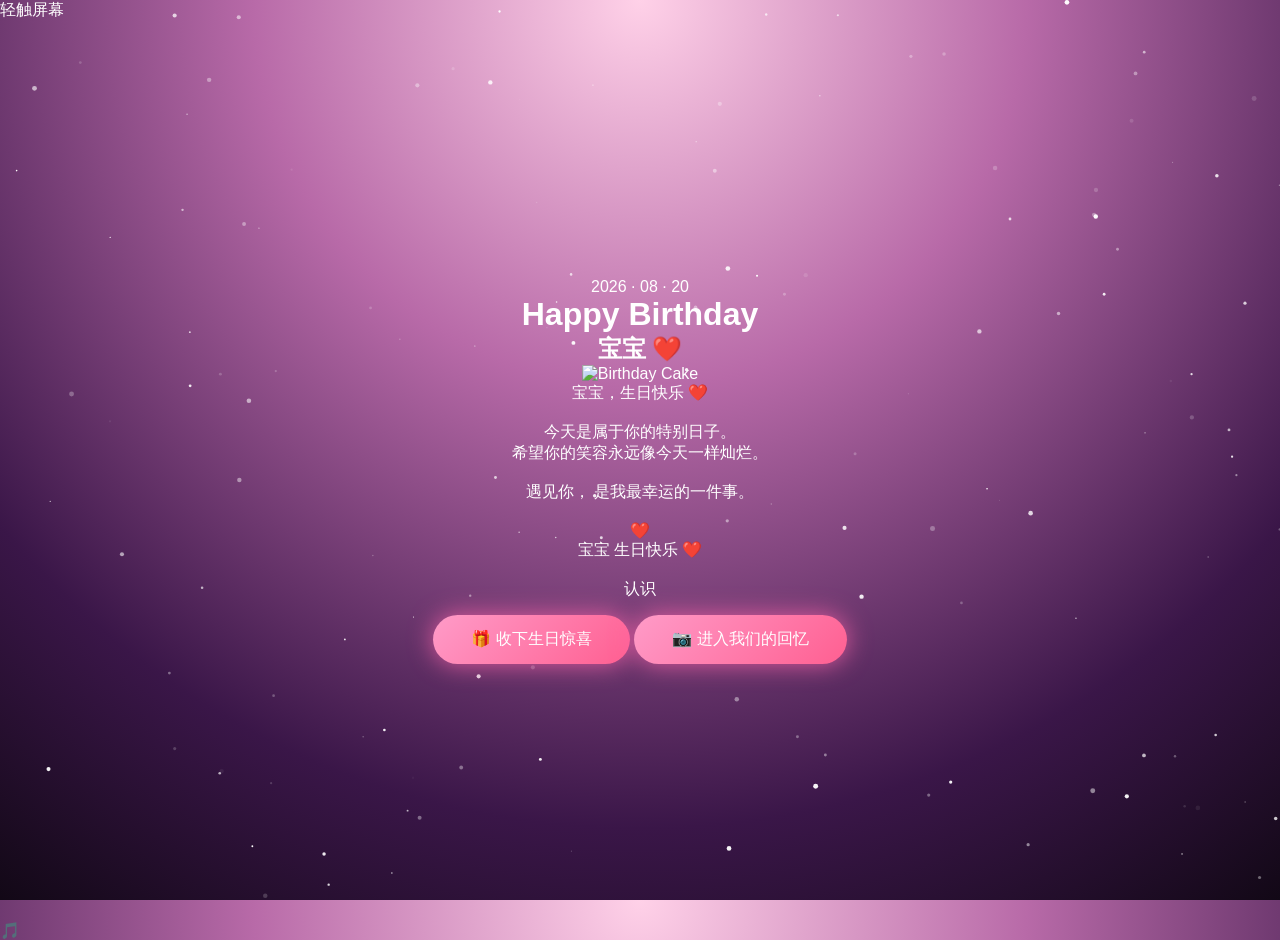
==== commit 41ed1a4e: "Update birthday.html" ====
--- a/birthday.html
+++ b/birthday.html
@@ -3,304 +3,168 @@
 
 <head>
 
-<meta charset="UTF-8">
+    <meta charset="UTF-8">
 
-<meta name="viewport" content="width=device-width,initial-scale=1.0">
+    <meta name="viewport"
+          content="width=device-width, initial-scale=1.0, maximum-scale=1.0, user-scalable=no">
 
-<title>Happy Birthday · 宝宝 ❤️</title>
+    <title>Happy Birthday ❤️</title>
 
-
-<link rel="stylesheet" href="css/birthday.css">
-
+    <link rel="stylesheet" href="css/birthday.css">
 
 </head>
 
-
 <body>
 
+<!-- =========================
+黑暗蜡烛开场（第一层）
+========================= -->
+
+<div id="intro" class="intro">
+
+    <div class="intro-content">
+
+        <div class="intro-text">
+
+            轻触屏幕
+
+        </div>
+
+        <div class="single-candle">
+
+            <div class="flame"></div>
+
+            <div class="candle"></div>
+
+        </div>
+
+    </div>
+
+</div>
+
+<!-- 星空 -->
 
 <canvas id="birthdayStars"></canvas>
 
+<!-- 飘花 -->
 
+<div id="petals"></div>
+
+<!-- =========================
+生日主体
+========================= -->
 
 <div class="birthday-container">
 
+    <!-- 日期 -->
 
+    <div class="birthday-date">
 
-<div class="love-date">
-8.20
-</div>
+        2026 · 08 · 20
 
+    </div>
 
+    <!-- 标题 -->
 
+    <h1 class="birthday-title">
 
-<h1 class="title">
-Happy Birthday
-</h1>
+        Happy Birthday
 
+    </h1>
 
+    <!-- 名字 -->
 
-<div class="sub-title">
-To My Love ❤️
-</div>
+    <h2 class="birthday-name">
 
+        宝宝 ❤️
 
+    </h2>
 
-<h2 class="name">
-宝宝
-</h2>
+    <!-- 蛋糕 -->
 
+    <div class="cake-section">
 
+        <div class="cake-light"></div>
 
+        <img
+            src="images/cake.png"
+            class="cake"
+            alt="Birthday Cake">
 
+    </div>
 
-<!-- 粉色草莓千层蛋糕 -->
+    <!-- 毛玻璃祝福 -->
 
-<div class="cake-area">
+    <div class="wish-card">
 
+        <p id="wish">
 
-<svg class="pink-cake"
-viewBox="0 0 400 320">
+            宝宝，生日快乐 ❤️
 
+            <br><br>
 
-<!-- 阴影 -->
+            今天是属于你的特别日子。
 
-<ellipse
-cx="200"
-cy="280"
-rx="120"
-ry="25"
-class="cake-shadow"/>
+            <br>
 
+            希望你的笑容永远像今天一样灿烂。
 
+            <br><br>
 
-<!-- 蛋糕主体 -->
+            遇见你，
 
-<path
-d="
-M80 190
-Q200 240 320 190
-L300 255
-Q200 290 100 255
-Z"
-class="pink-body"/>
+            是我最幸运的一件事。
 
+            <br><br>
 
+            ❤️
 
+        </p>
 
+    </div>
 
-<!-- 千层奶油 -->
+    <!-- 按钮 -->
 
-<path
-d="
-M95 180
-Q200 215 305 180"
-class="cream-line"/>
+    <div class="button-group">
 
+        <button id="wishBtn">
 
-<path
-d="
-M100 150
-Q200 190 300 150"
-class="cream-line"/>
+            🎁 收下生日惊喜
 
+        </button>
 
-<path
-d="
-M105 120
-Q200 165 295 120"
-class="cream-line"/>
+        <button id="nextBtn">
 
+            📷 进入我们的回忆
 
+        </button>
 
-
-
-<!-- 顶部奶油 -->
-
-<ellipse
-cx="200"
-cy="110"
-rx="105"
-ry="35"
-class="pink-top"/>
-
-
-
-
-
-<!-- 奶油纹路 -->
-
-<path
-d="
-M110 110
-Q140 140 170 110
-Q200 140 230 110
-Q260 140 290 110"
-class="cream-wave"/>
-
-
-
-
-
-
-<!-- 草莓 -->
-
-<circle
-cx="140"
-cy="75"
-r="22"
-class="berry"/>
-
-
-<circle
-cx="200"
-cy="65"
-r="25"
-class="berry"/>
-
-
-<circle
-cx="260"
-cy="75"
-r="22"
-class="berry"/>
-
-
-
-
-
-<!-- 珍珠装饰 -->
-
-
-<circle
-cx="130"
-cy="130"
-r="5"
-class="pearl"/>
-
-
-<circle
-cx="160"
-cy="145"
-r="5"
-class="pearl"/>
-
-
-<circle
-cx="240"
-cy="145"
-r="5"
-class="pearl"/>
-
-
-<circle
-cx="270"
-cy="130"
-r="5"
-class="pearl"/>
-
-
-
-
-
-<!-- 蜡烛 -->
-
-
-<rect
-x="195"
-y="25"
-width="10"
-height="45"
-rx="5"
-class="gold-candle"/>
-
-
-
-
-
-<!-- 火焰 -->
-
-
-<path
-d="
-M200 15
-C180 40
-205 55
-215 30
-C215 20
-205 10
-200 15"
-class="pink-fire"/>
-
-
-
-</svg>
-
-
-
-<div class="pink-glow"></div>
-
+    </div>
 
 </div>
 
+<!-- 音乐按钮 -->
 
+<div id="musicBtn" class="music-btn">
 
-
-
-
-<!-- 祝福 -->
-
-<div class="love-card">
-
-<p id="wish"></p>
+    🎵
 
 </div>
 
+<!-- 背景音乐 -->
 
+<audio
+    id="birthdayMusic"
+    loop>
 
-
-
-<button id="wishBtn">
-
-🕯️ 点亮生日愿望
-
-</button>
-
-
-
-
-<button id="nextBtn">
-
-进入我们的回忆 ❤️
-
-</button>
-
-
-
-
-</div>
-
-
-
-
-
-<audio id="birthdayMusic" loop>
-
-
-<source src="music/happy-birthday.mp3"
-type="audio/mpeg">
-
+    <source src="music/happy-birthday.mp3" type="audio/mpeg">
 
 </audio>
 
-
-
-
+<!-- JS -->
 
 <script src="js/birthday.js"></script>
 
-
 </body>
 
-
 </html>
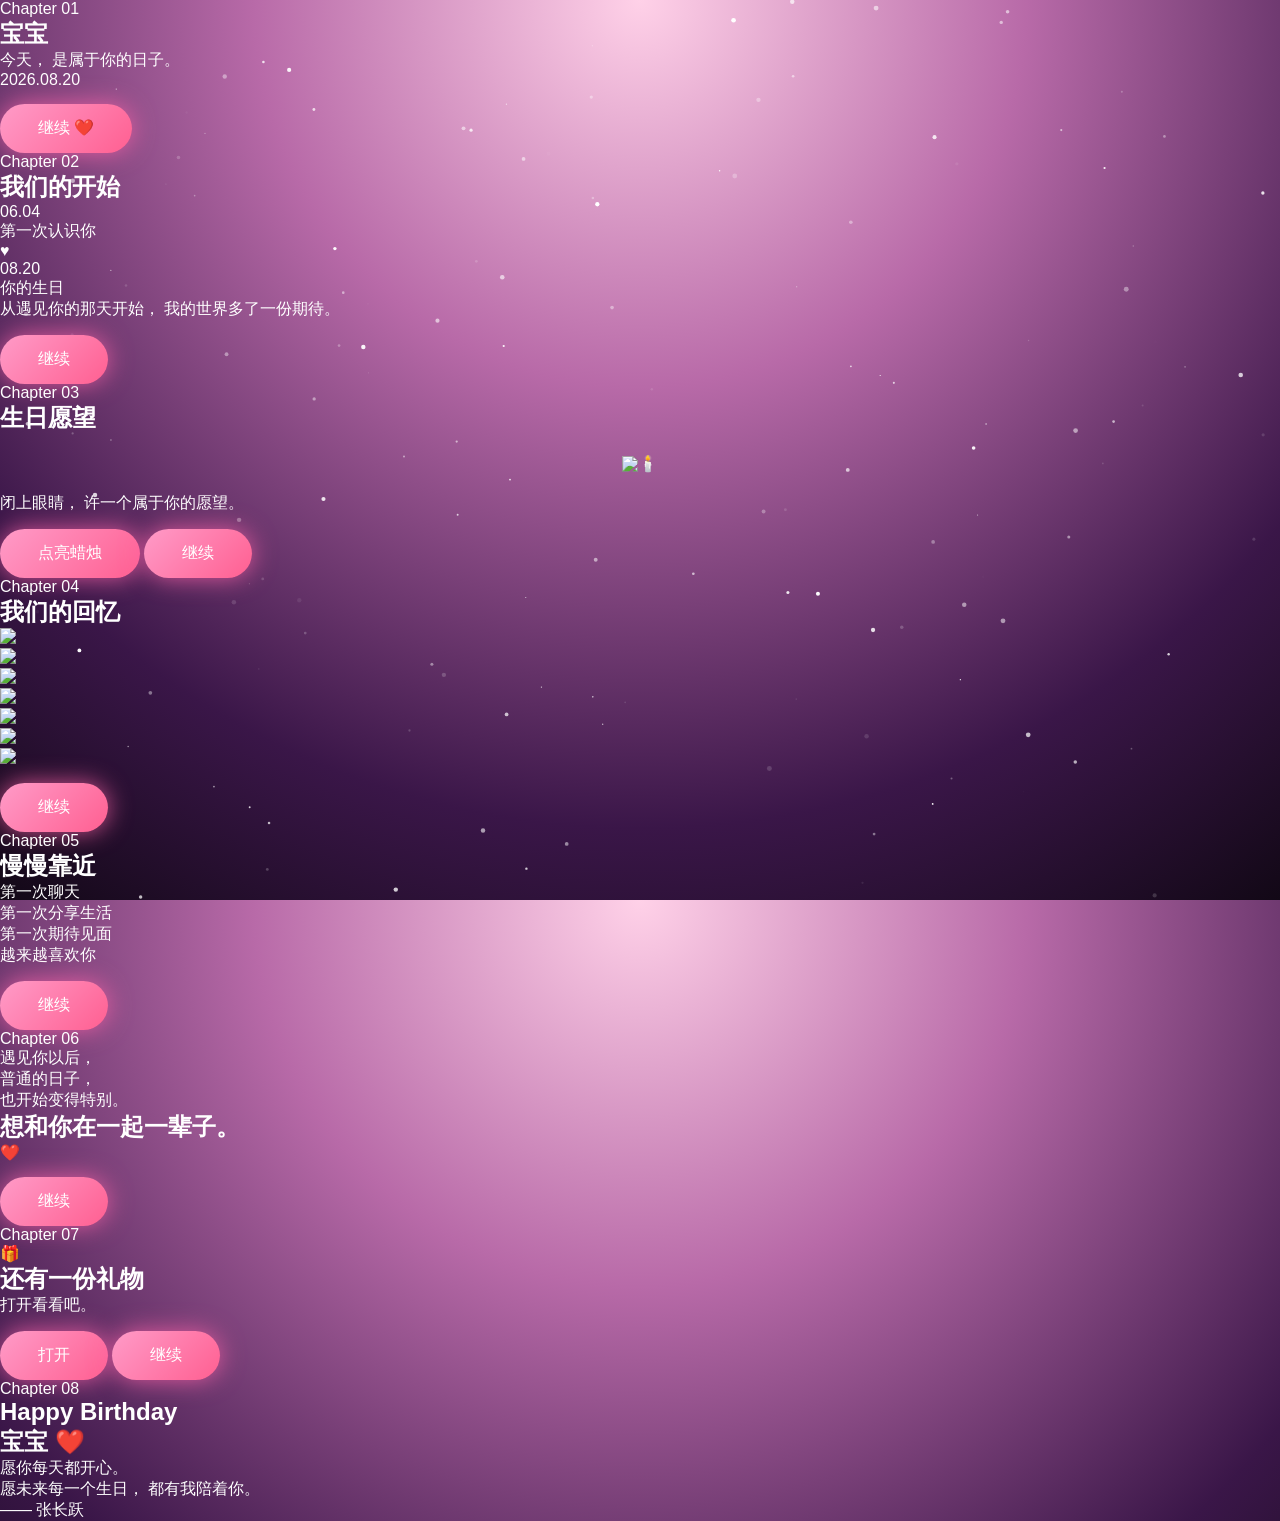
==== commit ea3c255e: "Update birthday.html" ====
--- a/birthday.html
+++ b/birthday.html
@@ -3,168 +3,741 @@
 
 <head>
 
-    <meta charset="UTF-8">
-
-    <meta name="viewport"
-          content="width=device-width, initial-scale=1.0, maximum-scale=1.0, user-scalable=no">
-
-    <title>Happy Birthday ❤️</title>
-
-    <link rel="stylesheet" href="css/birthday.css">
+<meta charset="UTF-8">
+
+<meta name="viewport"
+content="width=device-width, initial-scale=1.0, viewport-fit=cover">
+
+<title>
+Happy Birthday · 宝宝 ❤️
+</title>
+
+
+<link rel="stylesheet" href="css/birthday.css">
+
 
 </head>
 
+
 <body>
 
+
+<!-- 背景音乐 -->
+
+<audio id="birthdayMusic" loop>
+
+    <source 
+    src="assets/music/happy-birthday.mp3"
+    type="audio/mpeg">
+
+</audio>
+
+
+
+<!-- 全局粒子 -->
+
+<div id="particles"></div>
+
+
+
+<!-- 故事主体 -->
+
+<main id="story">
+
+
+
+
+
 <!-- =========================
-黑暗蜡烛开场（第一层）
+第一幕 星空
 ========================= -->
 
-<div id="intro" class="intro">
-
-    <div class="intro-content">
-
-        <div class="intro-text">
-
-            轻触屏幕
-
-        </div>
-
-        <div class="single-candle">
-
-            <div class="flame"></div>
-
-            <div class="candle"></div>
-
-        </div>
-
-    </div>
-
-</div>
-
-<!-- 星空 -->
+
+<section class="scene scene-1 active">
+
 
 <canvas id="birthdayStars"></canvas>
 
-<!-- 飘花 -->
-
-<div id="petals"></div>
+
+<div class="scene-content">
+
+
+<p class="chapter">
+
+Chapter 01
+
+</p>
+
+
+<h1>
+
+宝宝
+
+</h1>
+
+
+<p class="message">
+
+今天，
+
+是属于你的日子。
+
+</p>
+
+
+
+<div class="birthday-date">
+
+2026.08.20
+
+</div>
+
+
+
+<button class="next-btn">
+
+继续 ❤️
+
+</button>
+
+
+
+</div>
+
+
+</section>
+
+
+
+
+
+
+
+
+
 
 <!-- =========================
-生日主体
+第二幕 相遇
 ========================= -->
 
-<div class="birthday-container">
-
-    <!-- 日期 -->
-
-    <div class="birthday-date">
-
-        2026 · 08 · 20
-
-    </div>
-
-    <!-- 标题 -->
-
-    <h1 class="birthday-title">
-
-        Happy Birthday
-
-    </h1>
-
-    <!-- 名字 -->
-
-    <h2 class="birthday-name">
-
-        宝宝 ❤️
-
-    </h2>
-
-    <!-- 蛋糕 -->
-
-    <div class="cake-section">
-
-        <div class="cake-light"></div>
-
-        <img
-            src="images/cake.png"
-            class="cake"
-            alt="Birthday Cake">
-
-    </div>
-
-    <!-- 毛玻璃祝福 -->
-
-    <div class="wish-card">
-
-        <p id="wish">
-
-            宝宝，生日快乐 ❤️
-
-            <br><br>
-
-            今天是属于你的特别日子。
-
-            <br>
-
-            希望你的笑容永远像今天一样灿烂。
-
-            <br><br>
-
-            遇见你，
-
-            是我最幸运的一件事。
-
-            <br><br>
-
-            ❤️
-
-        </p>
-
-    </div>
-
-    <!-- 按钮 -->
-
-    <div class="button-group">
-
-        <button id="wishBtn">
-
-            🎁 收下生日惊喜
-
-        </button>
-
-        <button id="nextBtn">
-
-            📷 进入我们的回忆
-
-        </button>
-
-    </div>
-
-</div>
-
-<!-- 音乐按钮 -->
-
-<div id="musicBtn" class="music-btn">
-
-    🎵
-
-</div>
-
-<!-- 背景音乐 -->
-
-<audio
-    id="birthdayMusic"
-    loop>
-
-    <source src="music/happy-birthday.mp3" type="audio/mpeg">
-
-</audio>
-
-<!-- JS -->
+
+<section class="scene scene-2">
+
+
+<div class="scene-content">
+
+
+<p class="chapter">
+
+Chapter 02
+
+</p>
+
+
+
+<h1>
+
+我们的开始
+
+</h1>
+
+
+
+<div class="time-line">
+
+
+<div class="time-item">
+
+
+<span>
+
+06.04
+
+</span>
+
+
+<p>
+
+第一次认识你
+
+</p>
+
+
+</div>
+
+
+
+<div class="line-dot">
+
+♥
+
+</div>
+
+
+
+<div class="time-item">
+
+
+<span>
+
+08.20
+
+</span>
+
+
+<p>
+
+你的生日
+
+</p>
+
+
+</div>
+
+
+
+</div>
+
+
+
+<p class="message">
+
+从遇见你的那天开始，
+
+我的世界多了一份期待。
+
+</p>
+
+
+
+<button class="next-btn">
+
+继续
+
+</button>
+
+
+</div>
+
+
+</section>
+
+
+
+
+
+
+
+
+
+<!-- =========================
+第三幕 蛋糕
+========================= -->
+
+
+<section class="scene scene-3">
+
+
+<div class="scene-content">
+
+
+<p class="chapter">
+
+Chapter 03
+
+</p>
+
+
+<h1>
+
+生日愿望
+
+</h1>
+
+
+
+<div class="cake-area">
+
+
+<img
+
+src="assets/images/cake.png"
+
+class="cake">
+
+
+<div id="flame">
+
+🕯️
+
+</div>
+
+
+</div>
+
+
+
+<p class="message">
+
+闭上眼睛，
+
+许一个属于你的愿望。
+
+</p>
+
+
+
+<button id="lightCake">
+
+点亮蜡烛
+
+</button>
+
+
+
+<button class="next-btn">
+
+继续
+
+</button>
+
+
+
+</div>
+
+
+</section>
+
+
+
+
+
+
+
+
+
+<!-- =========================
+第四幕 照片
+========================= -->
+
+
+<section class="scene scene-4">
+
+
+<div class="scene-content">
+
+
+<p class="chapter">
+
+Chapter 04
+
+</p>
+
+
+<h1>
+
+我们的回忆
+
+</h1>
+
+
+
+<div class="photo-wall">
+
+
+<div class="photo">
+
+<img src="assets/images/photo1.jpg">
+
+</div>
+
+
+<div class="photo">
+
+<img src="assets/images/photo2.jpg">
+
+</div>
+
+
+<div class="photo">
+
+<img src="assets/images/photo3.jpg">
+
+</div>
+
+
+<div class="photo">
+
+<img src="assets/images/photo4.jpg">
+
+</div>
+
+
+<div class="photo">
+
+<img src="assets/images/photo5.jpg">
+
+</div>
+
+
+<div class="photo">
+
+<img src="assets/images/photo6.jpg">
+
+</div>
+
+
+<div class="photo">
+
+<img src="assets/images/photo7.jpg">
+
+</div>
+
+
+
+</div>
+
+
+
+<button class="next-btn">
+
+继续
+
+</button>
+
+
+
+</div>
+
+
+</section>
+
+
+
+
+
+
+
+
+
+<!-- =========================
+第五幕 时间
+========================= -->
+
+
+<section class="scene scene-5">
+
+
+<div class="scene-content">
+
+
+<p class="chapter">
+
+Chapter 05
+
+</p>
+
+
+
+<h1>
+
+慢慢靠近
+
+</h1>
+
+
+
+<div class="memory">
+
+
+<p>
+
+第一次聊天
+
+</p>
+
+
+<p>
+
+第一次分享生活
+
+</p>
+
+
+<p>
+
+第一次期待见面
+
+</p>
+
+
+<p>
+
+越来越喜欢你
+
+</p>
+
+
+
+</div>
+
+
+
+<button class="next-btn">
+
+继续
+
+</button>
+
+
+
+</div>
+
+
+</section>
+
+
+
+
+
+
+
+
+
+<!-- =========================
+第六幕 告白
+========================= -->
+
+
+<section class="scene scene-6">
+
+
+<div class="scene-content love">
+
+
+<p class="chapter">
+
+Chapter 06
+
+</p>
+
+
+
+<p>
+
+遇见你以后，
+
+</p>
+
+
+
+<p>
+
+普通的日子，
+
+</p>
+
+
+
+<p>
+
+也开始变得特别。
+
+</p>
+
+
+
+
+<h1>
+
+想和你在一起一辈子。
+
+</h1>
+
+
+
+<p>
+
+❤️
+
+</p>
+
+
+
+<button class="next-btn">
+
+继续
+
+</button>
+
+
+
+</div>
+
+
+</section>
+
+
+
+
+
+
+
+
+
+<!-- =========================
+第七幕 礼物
+========================= -->
+
+
+<section class="scene scene-7">
+
+
+<div class="scene-content">
+
+
+<p class="chapter">
+
+Chapter 07
+
+</p>
+
+
+
+<div class="gift-box"
+
+id="giftBox">
+
+🎁
+
+</div>
+
+
+
+<h1>
+
+还有一份礼物
+
+</h1>
+
+
+
+<p>
+
+打开看看吧。
+
+</p>
+
+
+
+<button id="openGift">
+
+打开
+
+</button>
+
+
+
+<button class="next-btn">
+
+继续
+
+</button>
+
+
+
+</div>
+
+
+</section>
+
+
+
+
+
+
+
+
+
+<!-- =========================
+第八幕 最终
+========================= -->
+
+
+<section class="scene scene-8">
+
+
+<div class="scene-content final">
+
+
+<p class="chapter">
+
+Chapter 08
+
+</p>
+
+
+
+<h1>
+
+Happy Birthday
+
+</h1>
+
+
+
+<h2>
+
+宝宝 ❤️
+
+</h2>
+
+
+
+<p>
+
+愿你每天都开心。
+
+</p>
+
+
+
+<p>
+
+愿未来每一个生日，
+
+都有我陪着你。
+
+</p>
+
+
+
+<div class="from">
+
+—— 张长跃
+
+</div>
+
+
+
+</div>
+
+
+</section>
+
+
+
+
+
+</main>
+
+
 
 <script src="js/birthday.js"></script>
 
+
+
 </body>
 
 </html>
+
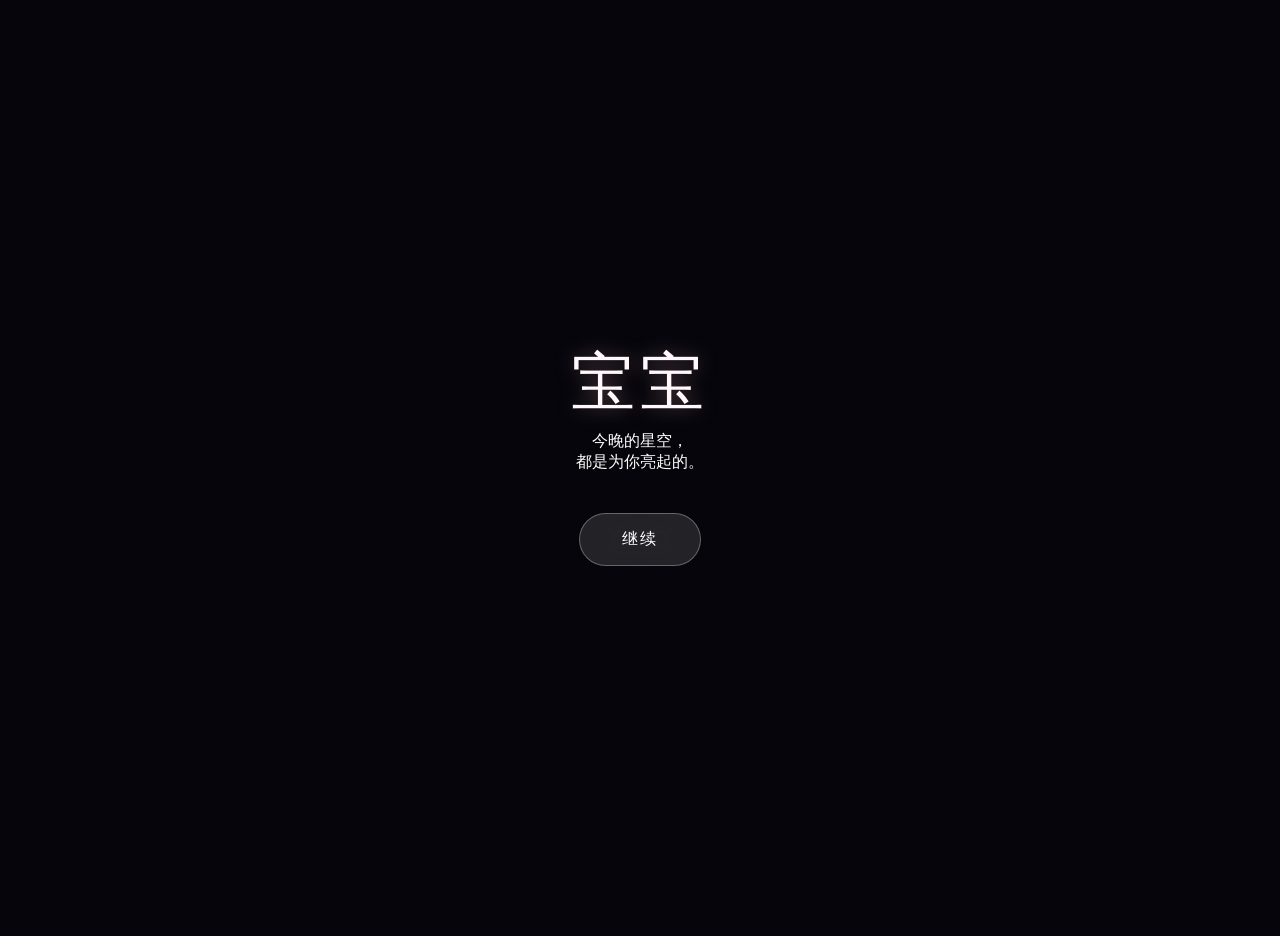
==== commit ce63804b: "Refactor birthday.html for improved structure and content Updated the birthday HTML structure and co" ====
--- a/birthday.html
+++ b/birthday.html
@@ -5,8 +5,8 @@
 
 <meta charset="UTF-8">
 
-<meta name="viewport"
-content="width=device-width, initial-scale=1.0, viewport-fit=cover">
+<meta name="viewport" content="width=device-width, initial-scale=1.0">
+
 
 <title>
 Happy Birthday · 宝宝 ❤️
@@ -34,661 +34,361 @@
 
 
 
-<!-- 全局粒子 -->
-
-<div id="particles"></div>
-
-
-
-<!-- 故事主体 -->
-
-<main id="story">
-
-
-
-
-
-<!-- =========================
-第一幕 星空
-========================= -->
-
-
-<section class="scene scene-1 active">
-
-
-<canvas id="birthdayStars"></canvas>
-
-
-<div class="scene-content">
-
-
-<p class="chapter">
-
-Chapter 01
-
-</p>
+
+<!-- Canvas 烟花 -->
+
+<canvas id="fireworkCanvas"></canvas>
+
+
+
+
+<!-- 主容器 -->
+
+<main class="birthday-container">
+
+
+
+
+
+<!-- ====================
+     第一幕 星空
+===================== -->
+
+<section class="scene scene-star active">
+
+
+<div class="scene-content">
 
 
 <h1>
-
 宝宝
-
 </h1>
 
 
-<p class="message">
-
-今天，
-
-是属于你的日子。
-
-</p>
-
-
-
-<div class="birthday-date">
-
-2026.08.20
-
-</div>
-
-
-
-<button class="next-btn">
-
-继续 ❤️
-
-</button>
-
-
-
-</div>
-
-
-</section>
-
-
-
-
-
-
-
-
-
-
-<!-- =========================
-第二幕 相遇
-========================= -->
-
-
-<section class="scene scene-2">
-
-
-<div class="scene-content">
-
-
-<p class="chapter">
-
-Chapter 02
-
-</p>
-
+<p>
+今晚的星空，
+<br>
+都是为你亮起的。
+</p>
+
+
+<button class="next-btn">
+继续
+</button>
+
+
+</div>
+
+
+</section>
+
+
+
+
+
+
+
+<!-- ====================
+     第二幕 蛋糕
+===================== -->
+
+
+<section class="scene scene-cake">
+
+
+<div class="scene-content">
+
+
+<div class="cake-box">
+
+
+<img 
+src="assets/images/cake.png"
+alt="birthday cake">
+
+
+</div>
+
+
+
+<p>
+
+为你准备了一份小小的惊喜
+
+</p>
+
+
+
+<button class="next-btn">
+
+点亮蜡烛
+
+</button>
+
+
+</div>
+
+
+</section>
+
+
+
+
+
+
+
+<!-- ====================
+     第三幕 蜡烛
+===================== -->
+
+
+<section class="scene scene-candle">
+
+
+<div class="scene-content">
+
+
+<div class="candle">
+
+
+<div class="flame"></div>
+
+
+</div>
+
+
+
+<p>
+
+许一个只属于你的愿望吧
+
+</p>
+
+
+
+<button class="next-btn">
+
+许愿
+
+</button>
+
+
+
+</div>
+
+
+</section>
+
+
+
+
+
+
+
+<!-- ====================
+     第四幕 烟花
+===================== -->
+
+
+<section class="scene scene-firework">
+
+
+<div class="scene-content">
+
+
+<h2>
+
+愿你的每一天
+
+</h2>
+
+
+<p>
+
+都像今晚一样闪耀
+
+</p>
+
+
+<button class="next-btn">
+
+继续
+
+</button>
+
+
+</div>
+
+
+</section>
+
+
+
+
+
+
+
+<!-- ====================
+     第五幕 照片
+===================== -->
+
+
+<section class="scene scene-photo">
+
+
+<div class="photo-wall">
+
+
+<img src="assets/images/photo1.jpg">
+
+<img src="assets/images/photo2.jpg">
+
+<img src="assets/images/photo3.jpg">
+
+<img src="assets/images/photo4.jpg">
+
+<img src="assets/images/photo5.jpg">
+
+<img src="assets/images/photo6.jpg">
+
+<img src="assets/images/photo7.jpg">
+
+
+</div>
+
+
+
+<button class="next-btn">
+
+回忆
+
+</button>
+
+
+
+</section>
+
+
+
+
+
+
+
+<!-- ====================
+     第六幕 时间
+===================== -->
+
+
+<section class="scene scene-time">
+
+
+<div class="scene-content">
+
+
+<h2>
+6.4
+</h2>
+
+
+<p>
+
+从认识你的那一天开始
+
+</p>
+
+
+
+<h2>
+8.20
+</h2>
+
+
+<p>
+
+成为我最期待的日子
+
+</p>
+
+
+
+<button class="next-btn">
+
+继续
+
+</button>
+
+
+</div>
+
+
+</section>
+
+
+
+
+
+
+
+<!-- ====================
+     第七幕 告白
+===================== -->
+
+
+<section class="scene scene-love">
+
+
+<div class="scene-content">
+
+
+<p id="loveText">
+
+
+想和你在一起一辈子哦
+
+
+</p>
+
+
+
+<button class="next-btn">
+
+打开礼物
+
+</button>
+
+
+</div>
+
+
+</section>
+
+
+
+
+
+
+
+<!-- ====================
+     第八幕 结尾
+===================== -->
+
+
+<section class="scene scene-end">
+
+
+<div class="scene-content">
 
 
 <h1>
 
-我们的开始
+宝宝
 
 </h1>
 
 
-
-<div class="time-line">
-
-
-<div class="time-item">
-
-
-<span>
-
-06.04
-
-</span>
-
-
-<p>
-
-第一次认识你
-
-</p>
-
-
-</div>
-
-
-
-<div class="line-dot">
-
-♥
-
-</div>
-
-
-
-<div class="time-item">
-
-
-<span>
-
-08.20
-
-</span>
-
-
-<p>
-
-你的生日
-
-</p>
-
-
-</div>
-
-
-
-</div>
-
-
-
-<p class="message">
-
-从遇见你的那天开始，
-
-我的世界多了一份期待。
-
-</p>
-
-
-
-<button class="next-btn">
-
-继续
-
-</button>
-
-
-</div>
-
-
-</section>
-
-
-
-
-
-
-
-
-
-<!-- =========================
-第三幕 蛋糕
-========================= -->
-
-
-<section class="scene scene-3">
-
-
-<div class="scene-content">
-
-
-<p class="chapter">
-
-Chapter 03
-
-</p>
-
-
-<h1>
-
-生日愿望
-
-</h1>
-
-
-
-<div class="cake-area">
-
-
-<img
-
-src="assets/images/cake.png"
-
-class="cake">
-
-
-<div id="flame">
-
-🕯️
-
-</div>
-
-
-</div>
-
-
-
-<p class="message">
-
-闭上眼睛，
-
-许一个属于你的愿望。
-
-</p>
-
-
-
-<button id="lightCake">
-
-点亮蜡烛
-
-</button>
-
-
-
-<button class="next-btn">
-
-继续
-
-</button>
-
-
-
-</div>
-
-
-</section>
-
-
-
-
-
-
-
-
-
-<!-- =========================
-第四幕 照片
-========================= -->
-
-
-<section class="scene scene-4">
-
-
-<div class="scene-content">
-
-
-<p class="chapter">
-
-Chapter 04
-
-</p>
-
-
-<h1>
-
-我们的回忆
-
-</h1>
-
-
-
-<div class="photo-wall">
-
-
-<div class="photo">
-
-<img src="assets/images/photo1.jpg">
-
-</div>
-
-
-<div class="photo">
-
-<img src="assets/images/photo2.jpg">
-
-</div>
-
-
-<div class="photo">
-
-<img src="assets/images/photo3.jpg">
-
-</div>
-
-
-<div class="photo">
-
-<img src="assets/images/photo4.jpg">
-
-</div>
-
-
-<div class="photo">
-
-<img src="assets/images/photo5.jpg">
-
-</div>
-
-
-<div class="photo">
-
-<img src="assets/images/photo6.jpg">
-
-</div>
-
-
-<div class="photo">
-
-<img src="assets/images/photo7.jpg">
-
-</div>
-
-
-
-</div>
-
-
-
-<button class="next-btn">
-
-继续
-
-</button>
-
-
-
-</div>
-
-
-</section>
-
-
-
-
-
-
-
-
-
-<!-- =========================
-第五幕 时间
-========================= -->
-
-
-<section class="scene scene-5">
-
-
-<div class="scene-content">
-
-
-<p class="chapter">
-
-Chapter 05
-
-</p>
-
-
-
-<h1>
-
-慢慢靠近
-
-</h1>
-
-
-
-<div class="memory">
-
-
-<p>
-
-第一次聊天
-
-</p>
-
-
-<p>
-
-第一次分享生活
-
-</p>
-
-
-<p>
-
-第一次期待见面
-
-</p>
-
-
-<p>
-
-越来越喜欢你
-
-</p>
-
-
-
-</div>
-
-
-
-<button class="next-btn">
-
-继续
-
-</button>
-
-
-
-</div>
-
-
-</section>
-
-
-
-
-
-
-
-
-
-<!-- =========================
-第六幕 告白
-========================= -->
-
-
-<section class="scene scene-6">
-
-
-<div class="scene-content love">
-
-
-<p class="chapter">
-
-Chapter 06
-
-</p>
-
-
-
-<p>
-
-遇见你以后，
-
-</p>
-
-
-
-<p>
-
-普通的日子，
-
-</p>
-
-
-
-<p>
-
-也开始变得特别。
-
-</p>
-
-
-
-
-<h1>
-
-想和你在一起一辈子。
-
-</h1>
-
-
-
-<p>
-
-❤️
-
-</p>
-
-
-
-<button class="next-btn">
-
-继续
-
-</button>
-
-
-
-</div>
-
-
-</section>
-
-
-
-
-
-
-
-
-
-<!-- =========================
-第七幕 礼物
-========================= -->
-
-
-<section class="scene scene-7">
-
-
-<div class="scene-content">
-
-
-<p class="chapter">
-
-Chapter 07
-
-</p>
-
-
-
-<div class="gift-box"
-
-id="giftBox">
-
-🎁
-
-</div>
-
-
-
-<h1>
-
-还有一份礼物
-
-</h1>
-
-
-
-<p>
-
-打开看看吧。
-
-</p>
-
-
-
-<button id="openGift">
-
-打开
-
-</button>
-
-
-
-<button class="next-btn">
-
-继续
-
-</button>
-
-
-
-</div>
-
-
-</section>
-
-
-
-
-
-
-
-
-
-<!-- =========================
-第八幕 最终
-========================= -->
-
-
-<section class="scene scene-8">
-
-
-<div class="scene-content final">
-
-
-<p class="chapter">
-
-Chapter 08
-
-</p>
-
-
-
-<h1>
-
-Happy Birthday
-
-</h1>
-
-
-
 <h2>
 
-宝宝 ❤️
+生日快乐 ❤️
 
 </h2>
 
@@ -696,27 +396,13 @@
 
 <p>
 
-愿你每天都开心。
-
-</p>
-
-
-
-<p>
-
-愿未来每一个生日，
-
-都有我陪着你。
-
-</p>
-
-
-
-<div class="from">
-
-—— 张长跃
-
-</div>
+愿你每天都开心
+
+<br>
+
+愿你的未来永远有光
+
+</p>
 
 
 
@@ -736,8 +422,7 @@
 <script src="js/birthday.js"></script>
 
 
-
 </body>
 
+
 </html>
-
--- a/css/birthday.css
+++ b/css/birthday.css
@@ -1,1073 +1,1249 @@
-/* =================================
-   袁雨婷生日祝福网页
-   粉色恋爱主题 birthday.css
-================================= */
-
-
-/* 全局 */
+/* =====================================================
+   Happy Birthday Story Page
+   birthday.css  Fixed Version
+===================================================== */
+
+
+/* =========================
+   基础
+========================= */
 
 *{
 
-margin:0;
-
-padding:0;
-
-box-sizing:border-box;
-
-}
-
-
-
+    margin:0;
+
+    padding:0;
+
+    box-sizing:border-box;
+
+}
+
+
+
+html,
 body{
 
 
-width:100%;
-
-height:100vh;
-
-
-overflow:hidden;
-
-
-
-font-family:
-
-"Microsoft YaHei",
-"PingFang SC",
-sans-serif;
-
-
-
-color:white;
-
-
-
-background:
-
-radial-gradient(
-circle at top,
-#ffd1e8 0%,
-#b86aa8 35%,
-#3a1648 75%,
-#120816 100%
-);
-
-
-
-}
-
-
-
-/* ===============================
-   星空背景
-================================ */
+    width:100%;
+
+    height:100%;
+
+
+    overflow:hidden;
+
+
+    background:#05050b;
+
+
+    color:white;
+
+
+    font-family:
+
+    "PingFang SC",
+    "Microsoft YaHei",
+    sans-serif;
+
+}
+
+
+
+
+/* =========================
+   全局背景
+========================= */
+
+
+body::before{
+
+
+    content:"";
+
+
+    position:fixed;
+
+
+    inset:0;
+
+
+    background:
+
+
+    radial-gradient(
+
+        circle at 20% 20%,
+
+        rgba(255,182,193,.18),
+
+        transparent 40%
+
+    ),
+
+
+    radial-gradient(
+
+        circle at 80% 80%,
+
+        rgba(130,120,255,.15),
+
+        transparent 45%
+
+    ),
+
+
+    linear-gradient(
+
+        180deg,
+
+        #020207,
+
+        #090914
+
+    );
+
+
+    z-index:-5;
+
+
+}
+
+
+
+
+
+/* =========================
+   故事容器
+========================= */
+
+
+#story{
+
+
+    width:100%;
+
+
+    height:100%;
+
+
+    position:relative;
+
+
+}
+
+
+
+
+
+/* =========================
+   每一幕
+========================= */
+
+
+.scene{
+
+
+    position:absolute;
+
+
+    inset:0;
+
+
+    width:100%;
+
+
+    height:100%;
+
+
+    display:flex;
+
+
+    justify-content:center;
+
+
+    align-items:center;
+
+
+    opacity:0;
+
+
+    visibility:hidden;
+
+
+    transform:scale(1.08);
+
+
+    transition:
+
+
+    opacity 1.2s ease,
+
+
+    transform 1.2s ease;
+
+
+
+    z-index:1;
+
+
+}
+
+
+
+
+.scene.active{
+
+
+    opacity:1;
+
+
+    visibility:visible;
+
+
+    transform:scale(1);
+
+
+    z-index:5;
+
+
+}
+
+
+
+
+
+/* =========================
+   内容层
+========================= */
+
+
+.scene-content{
+
+
+    position:relative;
+
+
+    z-index:20;
+
+
+    width:90%;
+
+
+    max-width:650px;
+
+
+    text-align:center;
+
+
+}
+
+
+
+
+
+/* =========================
+   星空
+========================= */
 
 
 #birthdayStars{
 
 
-position:fixed;
-
-
-left:0;
-
-top:0;
-
-
-width:100%;
-
-height:100%;
-
-
-z-index:-1;
-
-
-}
-
-
-
-
-
-/* ===============================
-   主容器
-================================ */
-
-
-.birthday-container{
-
-
-height:100vh;
-
-
-display:flex;
-
-
-flex-direction:column;
-
-
-align-items:center;
-
-
-justify-content:center;
-
-
-
-text-align:center;
-
-
-
-padding:20px;
-
-
-
-}
-
-
-
-
-
-
-/* 日期 */
-
-
-.love-date{
-
-
-font-size:20px;
-
-
-letter-spacing:10px;
-
-
-
-color:#ffe5f1;
-
-
-
-text-shadow:
-
-0 0 15px
-#ff9ec7;
-
-
-
-}
-
-
-
-
-
-/* 主标题 */
-
-
-.title{
-
-
-margin-top:15px;
-
-
-
-font-size:48px;
-
-
-
-font-family:
-
-"Times New Roman",
-serif;
-
-
-
-letter-spacing:3px;
-
-
-
-
-background:
-
-linear-gradient(
-
-90deg,
-
-#ffffff,
-
-#ffb6d9,
-
-#ffffff
-
-);
-
-
-
--webkit-background-clip:text;
-
-
-color:transparent;
-
-
-
-
-text-shadow:
-
-
-0 0 30px
-rgba(255,150,200,.8);
-
-
-
-animation:
-
-titleShow 1.5s;
-
-
-
-}
-
-
-
-
-
-.sub-title{
-
-
-margin-top:10px;
-
-
-font-size:18px;
-
-
-color:#ffe3ef;
-
-
-
-}
-
-
-
-
-.name{
-
-
-margin-top:15px;
-
-
-font-size:38px;
-
-
-
-font-weight:bold;
-
-
-
-color:#fff;
-
-
-
-text-shadow:
-
-
-0 0 20px
-#ff79b8,
-
-
-0 0 50px
-#ff79b8;
-
-
-
-}
-
-
-
-
-
-/* ===============================
-   粉色草莓千层蛋糕
-================================ */
+    position:absolute;
+
+
+    inset:0;
+
+
+    width:100%;
+
+
+    height:100%;
+
+
+    z-index:-1;
+
+
+}
+
+
+
+
+
+
+/* =========================
+   章节
+========================= */
+
+
+.chapter{
+
+
+    font-size:14px;
+
+
+    letter-spacing:8px;
+
+
+    color:
+
+
+    rgba(255,255,255,.55);
+
+
+
+    margin-bottom:35px;
+
+
+
+}
+
+
+
+
+/* =========================
+   标题
+========================= */
+
+
+h1{
+
+
+    font-family:
+
+    "STKaiti",
+
+    "KaiTi",
+
+    serif;
+
+
+
+    font-weight:400;
+
+
+
+    font-size:
+
+
+    clamp(38px,7vw,64px);
+
+
+
+    letter-spacing:5px;
+
+
+
+    line-height:1.5;
+
+
+
+    color:#fff7fa;
+
+
+
+    text-shadow:
+
+
+    0 0 20px rgba(255,182,193,.35);
+
+
+}
+
+
+
+
+
+h2{
+
+
+    font-size:38px;
+
+
+    font-weight:300;
+
+
+    color:#ffd8ea;
+
+
+}
+
+
+
+
+
+
+/* =========================
+   普通文字
+========================= */
+
+
+.message{
+
+
+    margin-top:30px;
+
+
+    font-size:18px;
+
+
+    font-weight:300;
+
+
+    line-height:2;
+
+
+    color:
+
+
+    rgba(255,255,255,.85);
+
+
+}
+
+
+
+
+
+
+/* =========================
+   日期
+========================= */
+
+
+.birthday-date{
+
+
+    margin-top:35px;
+
+
+    font-size:22px;
+
+
+    letter-spacing:6px;
+
+
+    color:#ffd5e7;
+
+
+}
+
+
+
+
+
+
+/* =========================
+   按钮
+========================= */
+
+
+button{
+
+
+    margin-top:40px;
+
+
+    padding:
+
+
+    15px 42px;
+
+
+
+    border-radius:999px;
+
+
+
+    border:
+
+
+    1px solid
+
+    rgba(255,255,255,.3);
+
+
+
+    background:
+
+
+    rgba(255,255,255,.12);
+
+
+
+    backdrop-filter:
+
+    blur(20px);
+
+
+
+    color:white;
+
+
+    font-size:16px;
+
+
+    letter-spacing:2px;
+
+
+
+    cursor:pointer;
+
+
+
+    transition:.4s;
+
+
+
+}
+
+
+
+button:hover{
+
+
+    transform:
+
+
+    translateY(-5px);
+
+
+
+    background:
+
+
+    rgba(255,182,193,.25);
+
+
+
+}
+
+
+
+
+
+
+/* =================================================
+   第二幕 时间线
+================================================= */
+
+
+.time-line{
+
+
+    margin:45px 0;
+
+
+}
+
+
+
+.time-item{
+
+
+    margin:25px;
+
+
+}
+
+
+
+
+.time-item span{
+
+
+    font-size:42px;
+
+
+    color:#ffd7e8;
+
+
+    letter-spacing:5px;
+
+
+}
+
+
+
+
+.time-item p{
+
+
+    margin-top:10px;
+
+
+    font-size:18px;
+
+
+}
+
+
+
+
+.line-dot{
+
+
+    font-size:28px;
+
+
+    color:#ff9fc9;
+
+
+}
+
+
+
+
+
+
+
+/* =================================================
+   第三幕 蛋糕
+================================================= */
 
 
 .cake-area{
 
 
-position:relative;
-
-
-
-margin:20px 0;
-
-
-
-display:flex;
-
-
-justify-content:center;
-
-
-align-items:center;
-
-
-
-}
-
-
-
-
-
-
-.pink-cake{
-
-
-width:310px;
-
-
-
-filter:
-
-
-drop-shadow(
-
-0 25px 35px
-
-rgba(255,80,160,.6)
-
-);
-
-
-
-animation:
-
-
-cakeFloat 4s infinite ease-in-out;
-
-
-
-}
-
-
-
-
-
-/* 蛋糕阴影 */
-
-
-.cake-shadow{
-
-
-fill:
-
-rgba(0,0,0,.3);
-
-
-
-}
-
-
-
-
-
-/* 粉色蛋糕主体 */
-
-
-.pink-body{
-
-
-fill:#ff9fc9;
-
-
-stroke:
-
-#ffd1e5;
-
-
-stroke-width:3;
-
-
-
-}
-
-
-
-
-
-/* 奶油夹层 */
-
-
-.cream-line{
-
-
-fill:none;
-
-
-
-stroke:
-
-#fff7fb;
-
-
-
-stroke-width:14;
-
-
-
-stroke-linecap:
-
-round;
-
-
-
-filter:
-
-drop-shadow(
-
-0 3px 5px
-
-rgba(255,255,255,.5)
-
-);
-
-
-
-}
-
-
-
-
-
-
-
-/* 顶层粉色奶油 */
-
-
-.pink-top{
-
-
-fill:
-
-#ffd4e6;
-
-
-
-stroke:
-
-white;
-
-
-
-stroke-width:3;
-
-
-
-}
-
-
-
-
-
-
-/* 奶油波纹 */
-
-
-.cream-wave{
-
-
-fill:none;
-
-
-
-stroke:white;
-
-
-
-stroke-width:10;
-
-
-
-stroke-linecap:round;
-
-
-
-}
-
-
-
-
-
-/* 草莓 */
-
-
-.berry{
-
-
-fill:
-
-#ff4778;
-
-
-
-stroke:
-
-#ffc1d3;
-
-
-
-stroke-width:3;
-
-
-
-filter:
-
-
-drop-shadow(
-
-0 5px 8px
-
-rgba(255,50,100,.6)
-
-);
-
-
-
-}
-
-
-
-
-/* 珍珠 */
-
-
-.pearl{
-
-
-fill:
-
-white;
-
-
-
-filter:
-
-
-drop-shadow(
-
-0 0 8px
-
-white
-
-);
-
-
-
-}
-
-
-
-
-
-/* 金色蜡烛 */
-
-
-.gold-candle{
-
-
-fill:
-
-#ffe38a;
-
-
-
-filter:
-
-
-drop-shadow(
-
-0 0 10px
-
-#ffe38a
-
-);
-
-
-
-}
-
-
-
-
-
-/* 粉色火焰 */
-
-
-.pink-fire{
-
-
-fill:
-
-#ff8fab;
-
-
-
-filter:
-
-
-drop-shadow(
-
-0 0 15px
-
-#ff6fa8
-
-);
-
-
-
-transform-origin:center;
-
-
-
-animation:
-
-fire 0.8s infinite alternate;
-
-
-
-}
-
-
-
-
-
-
-/* 蛋糕粉色光晕 */
-
-
-.pink-glow{
-
-
-position:absolute;
-
-
-
-width:280px;
-
-
-height:120px;
-
-
-
-bottom:-20px;
-
-
-
-
-background:
-
-rgba(255,100,180,.5);
-
-
-
-filter:
-
-blur(50px);
-
-
-
-z-index:-1;
-
-
-
-}
-
-
-
-
-
-
-
-
-/* ===============================
-   祝福玻璃卡片
-================================ */
-
-
-.love-card{
-
-
-width:330px;
-
-
-
-max-width:90%;
-
-
-
-padding:25px;
-
-
-
-border-radius:30px;
-
-
-
-background:
-
-
-rgba(255,255,255,.15);
-
-
-
-border:
-
-
-1px solid
-
-rgba(255,255,255,.3);
-
-
-
-backdrop-filter:
-
-blur(15px);
-
-
-
-box-shadow:
-
-
-0 10px 40px
-
-rgba(255,120,180,.35);
-
-
-
-line-height:2;
-
+    margin:40px auto;
+
+
+    position:relative;
+
+
+}
+
+
+
+
+.cake{
+
+
+    width:230px;
+
+
+    animation:
+
+
+    cakeFloat 4s infinite ease-in-out;
+
+
+}
+
+
+
+
+@keyframes cakeFloat{
+
+
+0%,100%{
+
+
+transform:
+
+translateY(0);
+
+
+}
+
+
+50%{
+
+
+transform:
+
+translateY(-18px);
+
+
+}
+
+
+}
+
+
+
+
+
+
+#flame{
+
+
+    position:absolute;
+
+
+    top:-35px;
+
+
+    left:50%;
+
+
+    transform:translateX(-50%);
+
+
+
+    font-size:40px;
+
+
+}
+
+
+
+
+
+#flame.fire{
+
+
+    filter:
+
+
+    drop-shadow(
+
+    0 0 20px orange
+
+    );
+
+
+}
+
+
+
+
+
+
+
+
+/* =================================================
+   第四幕照片墙
+================================================= */
+
+
+.photo-wall{
+
+
+    margin-top:35px;
+
+
+    display:flex;
+
+
+    flex-wrap:wrap;
+
+
+    justify-content:center;
+
+
+    gap:15px;
+
+
+}
+
+
+
+
+.photo{
+
+
+    width:110px;
+
+
+    height:140px;
+
+
+    padding:8px;
+
+
+    background:white;
+
+
+    transform:rotate(-5deg);
+
+
+
+}
+
+
+
+
+.photo:nth-child(even){
+
+
+    transform:rotate(6deg);
+
+
+}
+
+
+
+
+
+.photo img{
+
+
+    width:100%;
+
+
+    height:100%;
+
+
+    object-fit:cover;
+
+
+}
+
+
+
+
+
+
+
+
+/* =================================================
+   第五幕
+================================================= */
+
+
+.memory p{
+
+
+    margin:25px;
+
+
+    font-size:22px;
+
+
+    opacity:.9;
+
+
+}
+
+
+
+
+
+
+
+
+/* =================================================
+   第六幕 告白
+================================================= */
+
+
+.love p{
+
+
+    font-size:28px;
+
+
+    line-height:2;
+
+
+    animation:
+
+
+    fadeLove 2s ease;
+
+
+}
+
+
+
+.love h1{
+
+
+    margin-top:40px;
+
+
+    color:#ffdae9;
+
+
+}
+
+
+
+
+
+@keyframes fadeLove{
+
+
+from{
+
+opacity:0;
+
+transform:translateY(30px);
+
+
+}
+
+
+to{
+
+opacity:1;
+
+transform:translateY(0);
+
+
+}
+
+
+}
+
+
+
+
+
+
+
+/* =================================================
+   第七幕 礼物
+================================================= */
+
+
+.gift-box{
+
+
+    font-size:100px;
+
+
+    cursor:pointer;
+
+
+    animation:
+
+
+    giftFloat 2s infinite;
+
+
+}
+
+
+
+
+
+@keyframes giftFloat{
+
+
+0%,100%{
+
+
+transform:translateY(0);
+
+
+}
+
+
+50%{
+
+
+transform:translateY(-20px);
+
+
+}
+
+
+}
+
+
+
+
+
+.gift-box.open{
+
+
+    transform:
+
+    scale(1.5)
+
+    rotate(15deg);
+
+
+
+    transition:1s;
+
+
+}
+
+
+
+
+
+
+
+/* =================================================
+   第八幕最终
+================================================= */
+
+
+.final h1{
+
+
+    font-size:
+
+
+    clamp(45px,8vw,70px);
+
+
+}
+
+
+
+
+.final h2{
+
+
+    margin:25px;
+
+
+}
+
+
+
+
+.from{
+
+
+    margin-top:50px;
+
+
+    letter-spacing:5px;
+
+
+    color:#ffd6e8;
+
+
+}
+
+
+
+
+
+
+
+/* =================================================
+   动态爱心
+================================================= */
+
+
+.heart{
+
+
+    position:fixed;
+
+
+    bottom:0;
+
+
+    z-index:999;
+
+
+    font-size:25px;
+
+
+    animation:
+
+
+    heartUp 3s forwards;
+
+
+}
+
+
+
+
+
+@keyframes heartUp{
+
+
+to{
+
+
+transform:
+
+
+translateY(-90vh)
+
+scale(1.8);
+
+
+opacity:0;
+
+
+}
+
+
+}
+
+
+
+
+
+
+/* =================================================
+   爱心雨
+================================================= */
+
+
+.rain-heart{
+
+
+    position:fixed;
+
+
+    top:-30px;
+
+
+    z-index:999;
+
+
+    animation:
+
+
+    rain 5s linear forwards;
+
+
+}
+
+
+
+@keyframes rain{
+
+
+to{
+
+
+transform:
+
+
+translateY(110vh)
+
+rotate(360deg);
+
+
+
+}
+
+
+}
+
+
+
+
+
+
+/* =================================================
+   烟花
+================================================= */
+
+
+.firework{
+
+
+    position:fixed;
+
+
+    left:50%;
+
+
+    top:50%;
+
+
+    font-size:30px;
+
+
+    z-index:999;
+
+
+    animation:
+
+
+    boom 2s forwards;
+
+
+}
+
+
+
+@keyframes boom{
+
+
+to{
+
+
+transform:
+
+
+translate(
+
+200px,
+
+-200px
+
+)
+
+scale(0);
+
+
+
+opacity:0;
+
+
+}
+
+
+}
+
+
+
+
+
+
+
+/* =================================================
+   手机适配
+================================================= */
+
+
+@media(max-width:768px){
+
+
+h1{
+
+
+font-size:40px;
+
+
+}
+
+
+
+.message{
 
 
 font-size:16px;
 
 
-
-}
-
-
-
-
-#wish{
-
-
-animation:
-
-wishShow 1s;
-
-
-
-}
-
-
-
-
-
-
-/* ===============================
-   按钮
-================================ */
-
-
-button{
-
-
-margin-top:15px;
-
-
-
-padding:
-
-14px 38px;
-
-
-
-border:none;
-
-
-
-border-radius:50px;
-
-
-
-background:
-
-
-linear-gradient(
-
-135deg,
-
-#ff9bc8,
-
-#ff5f91
-
-);
-
-
-
-color:white;
-
-
-
-font-size:16px;
-
-
-
-box-shadow:
-
-
-0 0 25px
-
-rgba(255,100,170,.8);
-
-
-
-transition:.3s;
-
-
-
-}
-
-
-
-button:hover{
-
-
-transform:
-
-translateY(-5px)
-scale(1.05);
-
-
-
-}
-
-
-
-
-
-
-
-/* ===============================
-   动画
-================================ */
-
-
-@keyframes cakeFloat{
-
-
-0%,100%{
-
-transform:
-
-translateY(0);
-
-}
-
-
-50%{
-
-
-transform:
-
-translateY(-18px);
-
-
-
-}
-
-
-}
-
-
-
-
-
-@keyframes fire{
-
-
-from{
-
-
-transform:
-
-scale(1)
-rotate(-5deg);
-
-
-
-}
-
-
-to{
-
-
-transform:
-
-scale(1.25)
-rotate(5deg);
-
-
-
-}
-
-
-
-}
-
-
-
-
-@keyframes titleShow{
-
-
-from{
-
-
-opacity:0;
-
-
-transform:
-
-translateY(-40px);
-
-
-
-}
-
-
-
-to{
-
-
-opacity:1;
-
-
-transform:
-
-translateY(0);
-
-
-
-}
-
-
-}
-
-
-
-
-@keyframes wishShow{
-
-
-from{
-
-
-opacity:0;
-
-
-transform:
-
-translateY(30px);
-
-
-
-}
-
-
-to{
-
-
-opacity:1;
-
-
-transform:
-
-translateY(0);
-
-
-
-}
-
-
-}
-
-
-
-
-
-
-/* ===============================
-   手机微信适配
-================================ */
-
-
-@media(max-width:500px){
-
-
-
-.title{
-
-
-font-size:38px;
-
-
-
-}
-
-
-
-.name{
-
-
-font-size:32px;
-
-
-
-}
-
-
-
-.pink-cake{
-
-
-width:260px;
-
-
-
-}
-
-
-
-.love-card{
-
-
-font-size:14px;
-
-
-
-padding:20px;
-
-
-
-}
-
-
-
-button{
-
-
-padding:
-
-12px 30px;
-
-
-
-}
-
-
-
-}
+}
+
+
+
+.photo{
+
+
+width:85px;
+
+
+height:110px;
+
+
+}
+
+
+
+.love p{
+
+
+font-size:22px;
+
+
+}
+
+
+}
